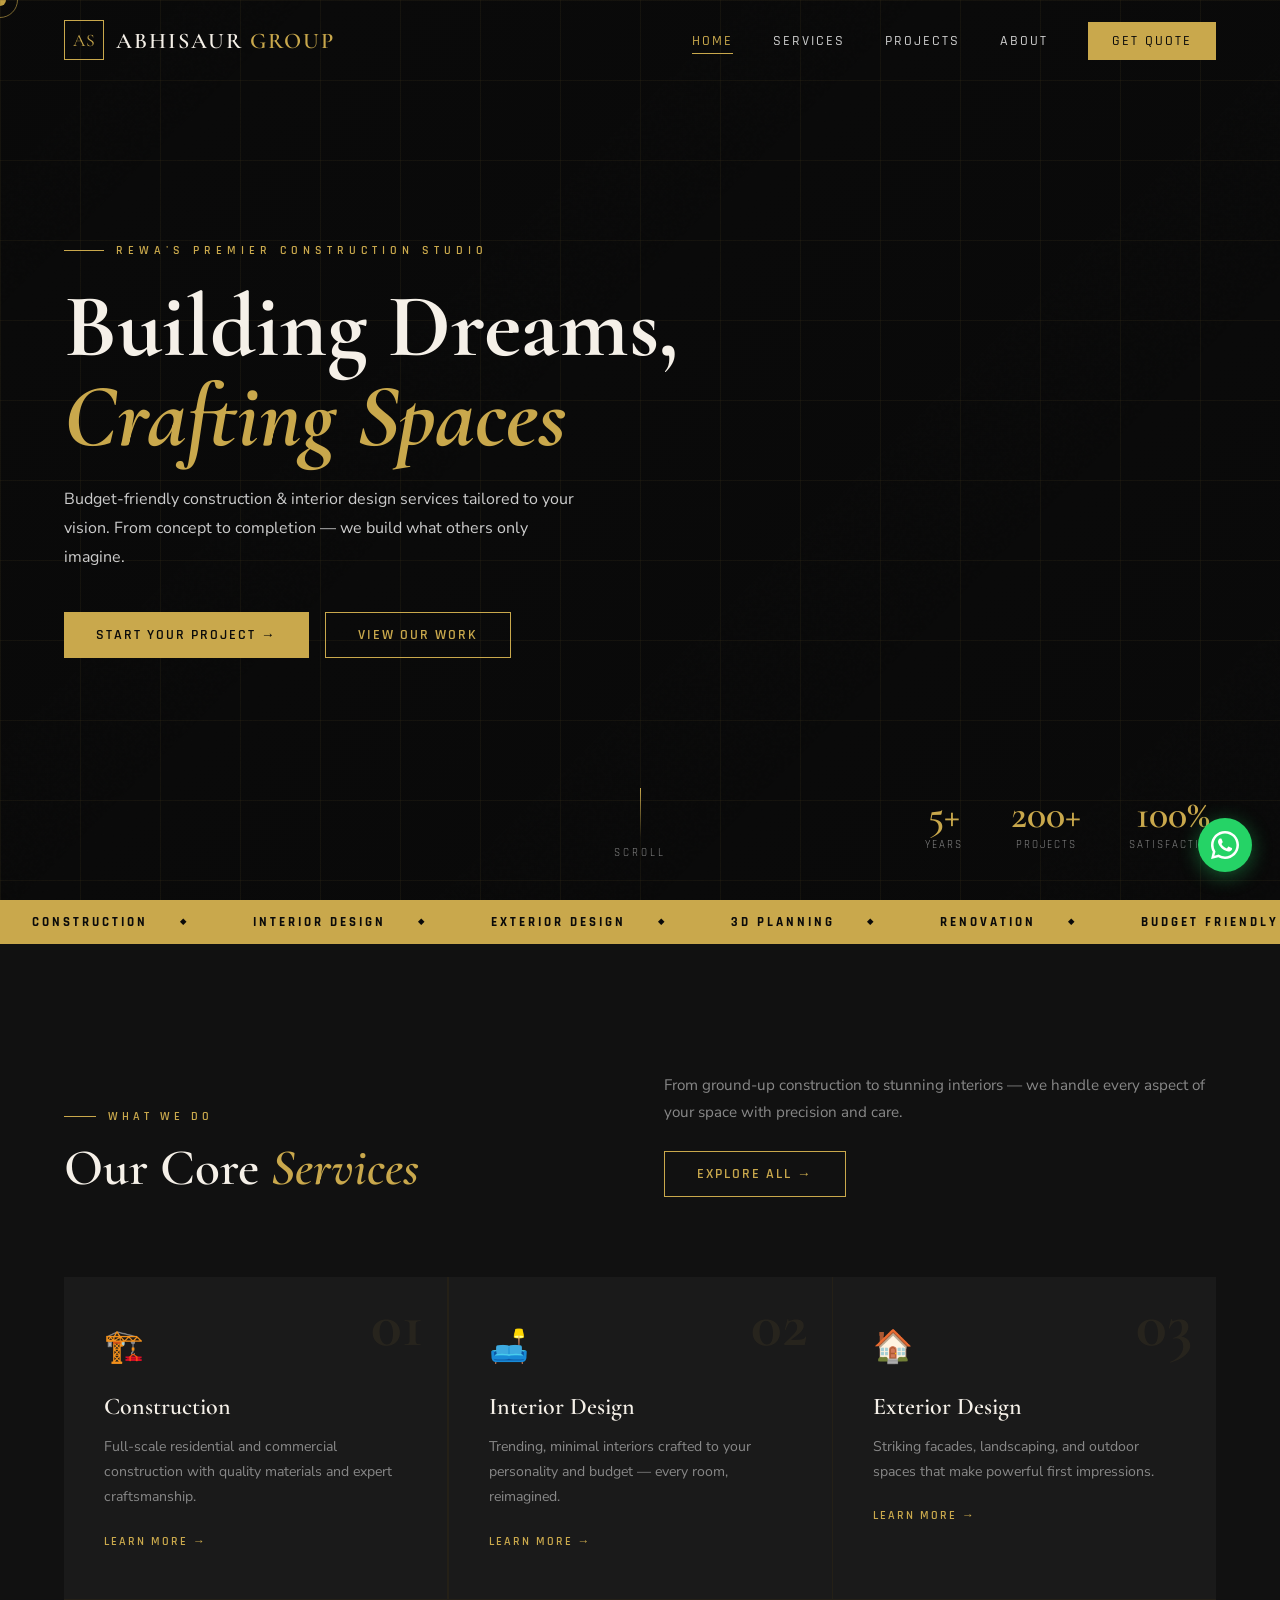
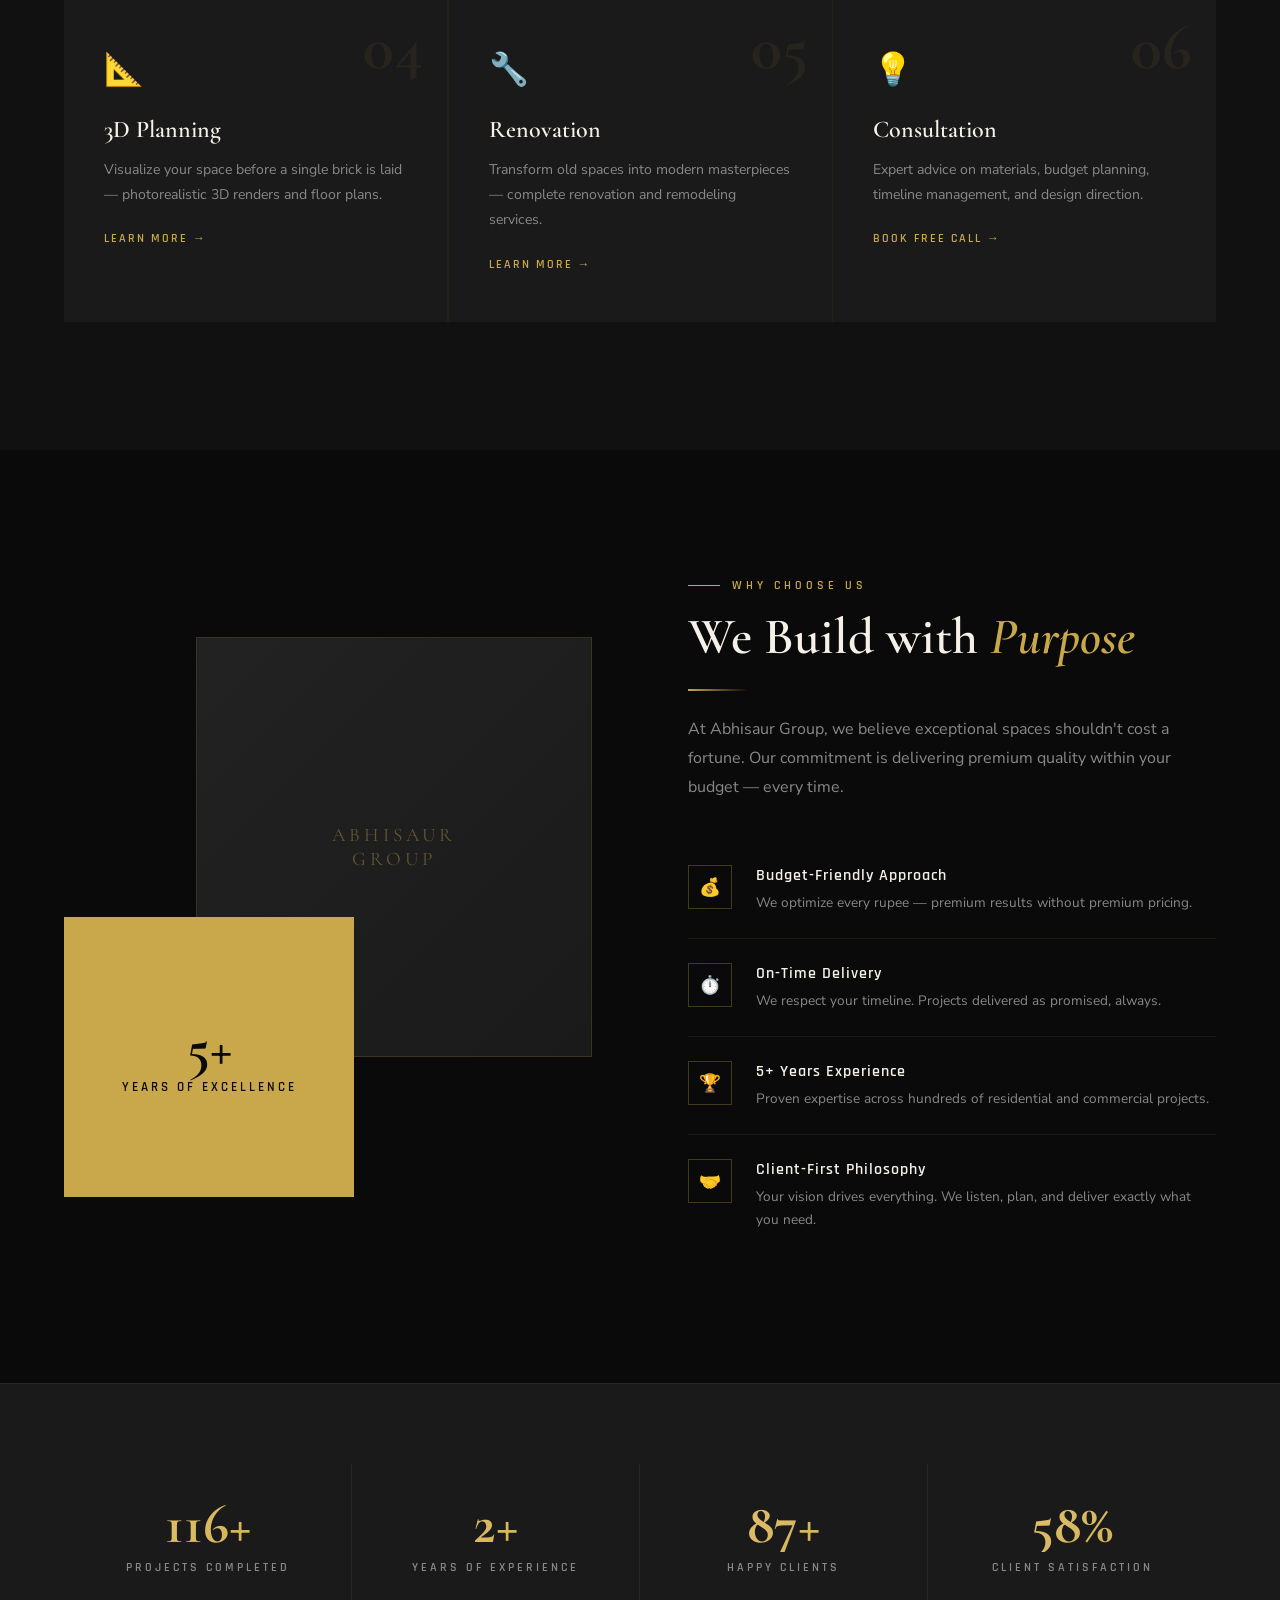
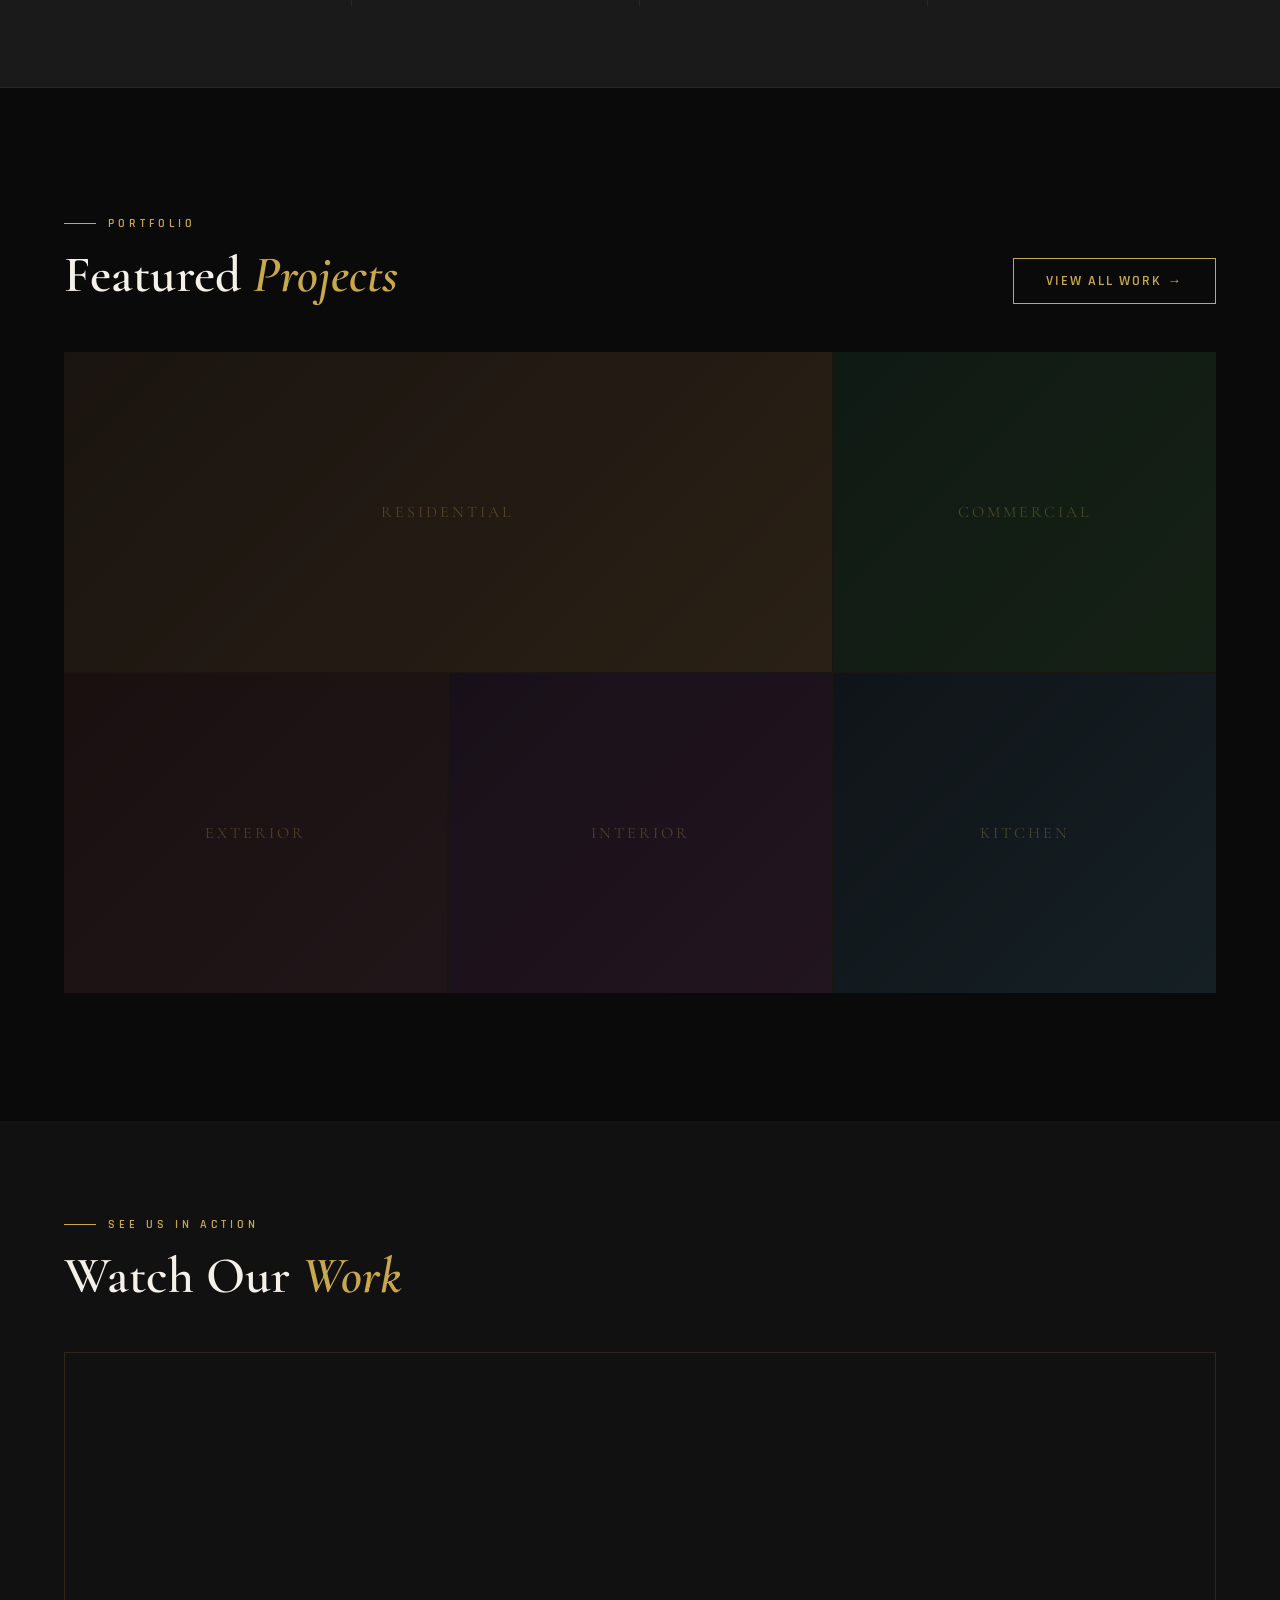
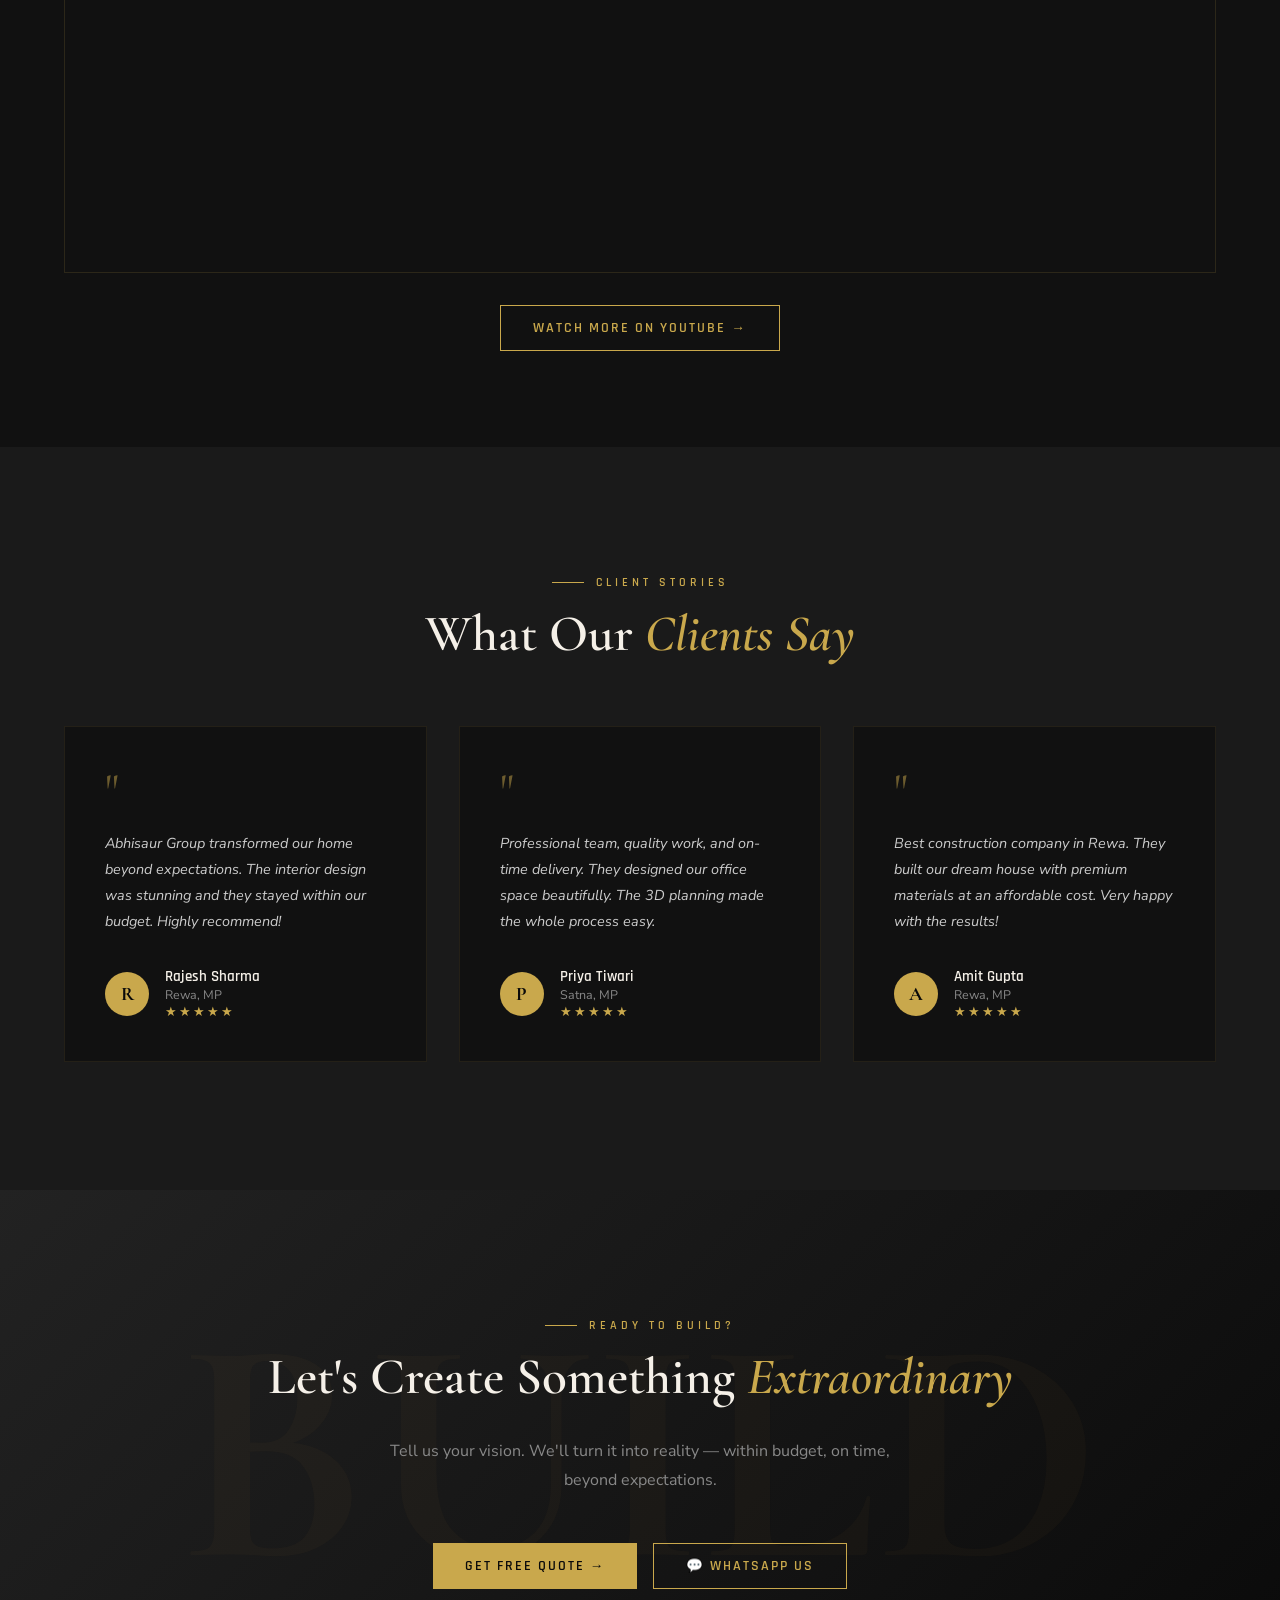
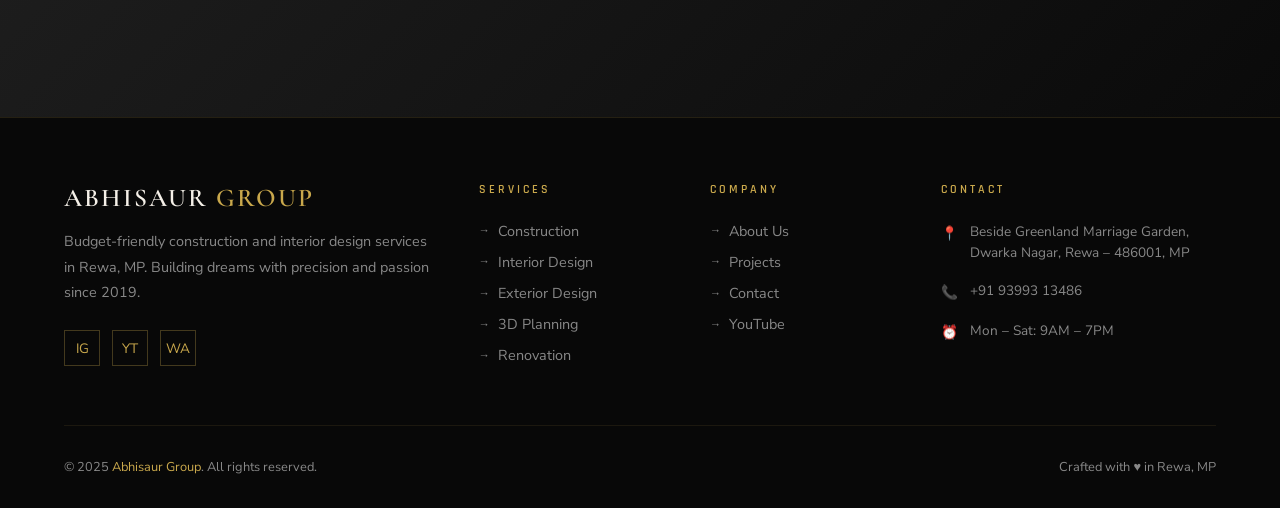
==== templates/index.html @ 3e4222fb "Abhisaur Group website" ====
<!DOCTYPE html>
<html lang="en">
<head>
<meta charset="UTF-8">
<meta name="viewport" content="width=device-width, initial-scale=1.0">
<title>Abhisaur Group — Construction & Interior Services</title>
<meta name="description" content="Budget-friendly, premium construction and interior design services in Rewa, MP. 5+ years of excellence.">
<link rel="stylesheet" href="/static/css/main.css">
<style>
/* ─── HERO ─── */
.hero {
  height: 100vh; min-height: 700px;
  position: relative; overflow: hidden;
  display: flex; align-items: center;
}
.hero-bg {
  position: absolute; inset: 0;
  background:
    linear-gradient(135deg, rgba(10,10,10,0.85) 0%, rgba(10,10,10,0.5) 100%),
    url('/static/images/hero-bg.jpg') center/cover no-repeat;
}
.hero-bg-pattern {
  position: absolute; inset: 0;
  background-image:
    linear-gradient(rgba(201,168,76,0.06) 1px, transparent 1px),
    linear-gradient(90deg, rgba(201,168,76,0.06) 1px, transparent 1px);
  background-size: 80px 80px;
  animation: gridMove 20s linear infinite;
}
@keyframes gridMove {
  0% { transform: translate(0,0); }
  100% { transform: translate(80px,80px); }
}
.hero-content {
  position: relative; z-index: 2;
  padding: 0 5%; max-width: 800px;
  animation: fadeUp 1.2s ease both;
}
.hero-tag {
  font-family: 'Rajdhani', sans-serif;
  font-size: 0.78rem; font-weight: 600;
  letter-spacing: 5px; text-transform: uppercase;
  color: var(--gold);
  display: flex; align-items: center; gap: 12px;
  margin-bottom: 1.5rem;
  animation: fadeUp 1s 0.2s ease both;
}
.hero-tag::before { content: ''; width: 40px; height: 1px; background: var(--gold); }
.hero-title {
  font-family: 'Cormorant Garamond', serif;
  font-size: clamp(3rem, 7vw, 6rem);
  font-weight: 700; line-height: 1.0;
  color: var(--white); margin-bottom: 1.5rem;
  animation: fadeUp 1s 0.4s ease both;
}
.hero-title em { color: var(--gold); font-style: italic; display: block; }
.hero-subtitle {
  font-size: 1rem; color: var(--gray-light);
  line-height: 1.8; max-width: 520px;
  margin-bottom: 2.5rem;
  animation: fadeUp 1s 0.6s ease both;
}
.hero-btns {
  display: flex; gap: 1rem; flex-wrap: wrap;
  animation: fadeUp 1s 0.8s ease both;
}
.hero-scroll {
  position: absolute; bottom: 2.5rem; left: 50%;
  transform: translateX(-50%);
  display: flex; flex-direction: column; align-items: center; gap: 8px;
  z-index: 2;
  animation: fadeIn 1s 1.5s ease both; opacity: 0;
}
.hero-scroll span {
  font-family: 'Rajdhani', sans-serif;
  font-size: 0.7rem; letter-spacing: 3px;
  color: var(--gray); text-transform: uppercase;
}
.scroll-line {
  width: 1px; height: 50px;
  background: linear-gradient(var(--gold), transparent);
  animation: scrollLine 2s ease infinite;
}
@keyframes scrollLine {
  0%, 100% { transform: scaleY(0); transform-origin: top; }
  50% { transform: scaleY(1); transform-origin: top; }
}
.hero-stats {
  position: absolute; right: 5%; bottom: 3rem; z-index: 2;
  display: flex; gap: 3rem;
  animation: fadeIn 1.2s 1s ease both; opacity: 0;
}
.hero-stat-item { text-align: center; }
.hero-stat-num {
  font-family: 'Cormorant Garamond', serif;
  font-size: 2.5rem; font-weight: 600; color: var(--gold);
  line-height: 1;
}
.hero-stat-label {
  font-family: 'Rajdhani', sans-serif;
  font-size: 0.7rem; letter-spacing: 2px;
  color: var(--gray); text-transform: uppercase; margin-top: 4px;
}

/* ─── MARQUEE ─── */
.marquee-section {
  background: var(--gold);
  padding: 14px 0; overflow: hidden;
}
.marquee-track {
  display: flex; gap: 0;
  animation: marqueeScroll 20s linear infinite;
  width: max-content;
}
.marquee-item {
  font-family: 'Rajdhani', sans-serif;
  font-size: 0.8rem; font-weight: 700;
  letter-spacing: 3px; text-transform: uppercase;
  color: var(--black); white-space: nowrap;
  padding: 0 2rem;
  display: flex; align-items: center; gap: 2rem;
}
.marquee-item::after { content: '◆'; font-size: 0.5rem; }
@keyframes marqueeScroll {
  0% { transform: translateX(0); }
  100% { transform: translateX(-50%); }
}

/* ─── SERVICES SECTION ─── */
.services-section {
  padding: 8rem 5%;
  background: var(--dark);
}
.services-header {
  display: grid; grid-template-columns: 1fr 1fr;
  gap: 3rem; align-items: end; margin-bottom: 5rem;
}
.services-grid {
  display: grid; grid-template-columns: repeat(3, 1fr);
  gap: 1.5px; background: rgba(201,168,76,0.1);
}
.service-card {
  background: var(--dark2);
  padding: 3rem 2.5rem;
  position: relative; overflow: hidden;
  transition: all 0.4s ease;
  cursor: pointer;
}
.service-card::before {
  content: ''; position: absolute;
  bottom: 0; left: 0; right: 0; height: 2px;
  background: linear-gradient(90deg, var(--gold), var(--gold-light));
  transform: scaleX(0); transform-origin: left;
  transition: transform 0.4s ease;
}
.service-card:hover { background: var(--dark3); transform: translateY(-4px); }
.service-card:hover::before { transform: scaleX(1); }
.service-icon {
  font-size: 2rem; margin-bottom: 1.5rem;
  display: block;
}
.service-num {
  font-family: 'Cormorant Garamond', serif;
  font-size: 4rem; font-weight: 700;
  color: rgba(201,168,76,0.08);
  position: absolute; top: 1rem; right: 1.5rem;
  line-height: 1;
}
.service-name {
  font-family: 'Cormorant Garamond', serif;
  font-size: 1.5rem; font-weight: 600;
  color: var(--white); margin-bottom: 0.8rem;
}
.service-desc {
  color: var(--gray); font-size: 0.88rem;
  line-height: 1.8;
}
.service-arrow {
  display: inline-flex; align-items: center; gap: 8px;
  font-family: 'Rajdhani', sans-serif;
  font-size: 0.75rem; font-weight: 600;
  letter-spacing: 2px; text-transform: uppercase;
  color: var(--gold); text-decoration: none;
  margin-top: 1.5rem;
  transition: gap 0.3s;
}
.service-arrow:hover { gap: 14px; }

/* ─── WHY US ─── */
.why-section {
  padding: 8rem 5%;
  display: grid; grid-template-columns: 1fr 1fr;
  gap: 6rem; align-items: center;
}
.why-visual {
  position: relative; height: 560px;
}
.why-img-main {
  position: absolute; right: 0; top: 0;
  width: 75%; height: 420px;
  background: linear-gradient(135deg, var(--dark3), var(--dark2));
  border: 1px solid rgba(201,168,76,0.15);
  display: flex; align-items: center; justify-content: center;
  overflow: hidden;
}
.why-img-main img {
  width: 100%; height: 100%; object-fit: cover; opacity: 0.8;
}
.why-img-accent {
  position: absolute; left: 0; bottom: 0;
  width: 55%; height: 280px;
  background: var(--gold);
  display: flex; align-items: center; justify-content: center;
  flex-direction: column; gap: 4px;
  z-index: 2;
}
.why-img-accent-num {
  font-family: 'Cormorant Garamond', serif;
  font-size: 3.5rem; font-weight: 700; color: var(--black);
  line-height: 1;
}
.why-img-accent-text {
  font-family: 'Rajdhani', sans-serif;
  font-size: 0.8rem; font-weight: 600;
  letter-spacing: 3px; text-transform: uppercase; color: var(--black);
}
.why-points { margin-top: 2.5rem; }
.why-point {
  display: flex; gap: 1.5rem;
  padding: 1.5rem 0;
  border-bottom: 1px solid rgba(201,168,76,0.1);
}
.why-point:last-child { border-bottom: none; }
.why-point-icon {
  width: 44px; height: 44px; flex-shrink: 0;
  border: 1px solid rgba(201,168,76,0.3);
  display: flex; align-items: center; justify-content: center;
  color: var(--gold); font-size: 1.1rem;
}
.why-point-title {
  font-family: 'Rajdhani', sans-serif;
  font-size: 1rem; font-weight: 600; color: var(--white);
  margin-bottom: 0.3rem; letter-spacing: 1px;
}
.why-point-text { color: var(--gray); font-size: 0.85rem; line-height: 1.7; }

/* ─── STATS BAR ─── */
.stats-section {
  padding: 5rem 5%;
  background: var(--dark2);
  border-top: 1px solid rgba(201,168,76,0.1);
  border-bottom: 1px solid rgba(201,168,76,0.1);
}
.stats-grid {
  display: grid; grid-template-columns: repeat(4, 1fr);
  gap: 0; text-align: center;
}
.stat-item {
  padding: 2rem;
  border-right: 1px solid rgba(201,168,76,0.1);
  position: relative;
}
.stat-item:last-child { border-right: none; }
.stat-num {
  font-family: 'Cormorant Garamond', serif;
  font-size: 3.5rem; font-weight: 700;
  background: linear-gradient(135deg, var(--gold-light), var(--gold));
  -webkit-background-clip: text; background-clip: text;
  -webkit-text-fill-color: transparent;
  line-height: 1; margin-bottom: 0.5rem;
}
.stat-label {
  font-family: 'Rajdhani', sans-serif;
  font-size: 0.75rem; font-weight: 600;
  letter-spacing: 3px; color: var(--gray);
  text-transform: uppercase;
}

/* ─── PROJECTS PREVIEW ─── */
.projects-section { padding: 8rem 5%; }
.projects-header {
  display: flex; justify-content: space-between; align-items: flex-end;
  margin-bottom: 3rem;
}
.projects-grid {
  display: grid;
  grid-template-columns: 1fr 1fr 1fr;
  grid-template-rows: auto auto;
  gap: 1.5px; background: rgba(201,168,76,0.08);
}
.project-card {
  position: relative; overflow: hidden;
  background: var(--dark2);
  cursor: pointer;
}
.project-card:first-child {
  grid-column: 1 / 3; grid-row: 1 / 2;
}
.project-img {
  width: 100%; height: 100%; min-height: 320px;
  background: linear-gradient(135deg, var(--dark3), var(--dark));
  object-fit: cover;
  transition: transform 0.6s ease;
  display: flex; align-items: center; justify-content: center;
}
.project-card:hover .project-img { transform: scale(1.05); }
.project-overlay {
  position: absolute; inset: 0;
  background: linear-gradient(to top, rgba(0,0,0,0.85) 0%, transparent 50%);
  display: flex; flex-direction: column;
  justify-content: flex-end; padding: 2rem;
  transform: translateY(20px); opacity: 0;
  transition: all 0.4s ease;
}
.project-card:hover .project-overlay { transform: translateY(0); opacity: 1; }
.project-tag {
  font-family: 'Rajdhani', sans-serif;
  font-size: 0.7rem; font-weight: 600;
  letter-spacing: 3px; text-transform: uppercase;
  color: var(--gold); margin-bottom: 0.5rem;
}
.project-name {
  font-family: 'Cormorant Garamond', serif;
  font-size: 1.4rem; color: var(--white); font-weight: 600;
}
.project-placeholder {
  width: 100%; min-height: 320px;
  display: flex; align-items: center; justify-content: center;
  font-family: 'Cormorant Garamond', serif;
  font-size: 3rem; color: rgba(201,168,76,0.15);
}

/* ─── VIDEO SECTION ─── */
.video-section {
  padding: 6rem 5%;
  background: var(--dark);
}
.video-wrapper {
  position: relative; padding-top: 45%;
  border: 1px solid rgba(201,168,76,0.15);
  overflow: hidden;
}
.video-wrapper iframe {
  position: absolute; top: 0; left: 0;
  width: 100%; height: 100%;
}

/* ─── TESTIMONIALS ─── */
.testimonials-section {
  padding: 8rem 5%;
  background: var(--dark2);
}
.testimonials-grid {
  display: grid; grid-template-columns: repeat(3, 1fr);
  gap: 2rem; margin-top: 4rem;
}
.testimonial-card {
  background: var(--dark);
  border: 1px solid rgba(201,168,76,0.1);
  padding: 2.5rem;
  position: relative;
  transition: border-color 0.3s;
}
.testimonial-card:hover { border-color: rgba(201,168,76,0.4); }
.testimonial-quote {
  font-family: 'Cormorant Garamond', serif;
  font-size: 3rem; color: var(--gold);
  line-height: 1; margin-bottom: 1rem; opacity: 0.5;
}
.testimonial-text {
  color: var(--gray-light); font-size: 0.9rem;
  line-height: 1.8; font-style: italic;
  margin-bottom: 2rem;
}
.testimonial-author { display: flex; align-items: center; gap: 1rem; }
.testimonial-avatar {
  width: 44px; height: 44px; border-radius: 50%;
  background: var(--gold);
  display: flex; align-items: center; justify-content: center;
  font-family: 'Cormorant Garamond', serif;
  font-size: 1.2rem; font-weight: 700; color: var(--black);
}
.testimonial-name {
  font-family: 'Rajdhani', sans-serif;
  font-weight: 600; color: var(--white); font-size: 0.95rem;
}
.testimonial-loc {
  font-size: 0.78rem; color: var(--gray);
}
.stars { color: var(--gold); font-size: 0.8rem; letter-spacing: 2px; }

/* ─── CTA SECTION ─── */
.cta-section {
  padding: 8rem 5%;
  background: linear-gradient(135deg, var(--dark3) 0%, var(--black) 100%);
  text-align: center; position: relative; overflow: hidden;
}
.cta-section::before {
  content: 'BUILD';
  position: absolute; top: 50%; left: 50%;
  transform: translate(-50%,-50%);
  font-family: 'Cormorant Garamond', serif;
  font-size: 25vw; font-weight: 700;
  color: rgba(201,168,76,0.03);
  pointer-events: none; white-space: nowrap;
}
.cta-section .section-title { margin: 1rem 0 2rem; }
.cta-subtitle {
  color: var(--gray); max-width: 500px;
  margin: 0 auto 3rem; line-height: 1.8;
}
.cta-btns { display: flex; gap: 1rem; justify-content: center; flex-wrap: wrap; }

@media (max-width: 768px) {
  .services-grid { grid-template-columns: 1fr; }
  .services-header { grid-template-columns: 1fr; }
  .why-section { grid-template-columns: 1fr; }
  .why-visual { height: 350px; }
  .stats-grid { grid-template-columns: repeat(2, 1fr); }
  .projects-grid { grid-template-columns: 1fr; }
  .projects-grid .project-card:first-child { grid-column: auto; }
  .testimonials-grid { grid-template-columns: 1fr; }
  .projects-header { flex-direction: column; gap: 1rem; align-items: flex-start; }
  .hero-stats { display: none; }
}
</style>
</head>
<body>

<div class="cursor"></div>
<div class="cursor-follower"></div>

<!-- NAV -->
<nav>
  <a href="/" class="nav-logo">
    <div class="nav-logo-emblem">AS</div>
    <span class="nav-logo-text">ABHISAUR <span>GROUP</span></span>
  </a>
  <ul class="nav-links">
    <li><a href="/" class="active">Home</a></li>
    <li><a href="/services">Services</a></li>
    <li><a href="/projects">Projects</a></li>
    <li><a href="/about">About</a></li>
    <li><a href="/contact" class="nav-cta">Get Quote</a></li>
  </ul>
  <div class="hamburger">
    <span></span><span></span><span></span>
  </div>
</nav>

<!-- MOBILE MENU -->
<div class="mobile-menu">
  <span class="mobile-close">✕</span>
  <a href="/">Home</a>
  <a href="/services">Services</a>
  <a href="/projects">Projects</a>
  <a href="/about">About</a>
  <a href="/contact">Get Quote</a>
</div>

<!-- HERO -->
<section class="hero">
  <div class="hero-bg"></div>
  <div class="hero-bg-pattern"></div>
  <div class="hero-content">
    <div class="hero-tag">Rewa's Premier Construction Studio</div>
    <h1 class="hero-title">
      Building Dreams,
      <em>Crafting Spaces</em>
    </h1>
    <p class="hero-subtitle">
      Budget-friendly construction & interior design services tailored to your vision. From concept to completion — we build what others only imagine.
    </p>
    <div class="hero-btns">
      <a href="/contact" class="btn-gold">Start Your Project →</a>
      <a href="/projects" class="btn-outline">View Our Work</a>
    </div>
  </div>
  <div class="hero-scroll">
    <div class="scroll-line"></div>
    <span>Scroll</span>
  </div>
  <div class="hero-stats">
    <div class="hero-stat-item">
      <div class="hero-stat-num">5+</div>
      <div class="hero-stat-label">Years</div>
    </div>
    <div class="hero-stat-item">
      <div class="hero-stat-num">200+</div>
      <div class="hero-stat-label">Projects</div>
    </div>
    <div class="hero-stat-item">
      <div class="hero-stat-num">100%</div>
      <div class="hero-stat-label">Satisfaction</div>
    </div>
  </div>
</section>

<!-- MARQUEE -->
<div class="marquee-section">
  <div class="marquee-track">
    <div class="marquee-item">Construction</div>
    <div class="marquee-item">Interior Design</div>
    <div class="marquee-item">Exterior Design</div>
    <div class="marquee-item">3D Planning</div>
    <div class="marquee-item">Renovation</div>
    <div class="marquee-item">Budget Friendly</div>
    <div class="marquee-item">Construction</div>
    <div class="marquee-item">Interior Design</div>
    <div class="marquee-item">Exterior Design</div>
    <div class="marquee-item">3D Planning</div>
    <div class="marquee-item">Renovation</div>
    <div class="marquee-item">Budget Friendly</div>
  </div>
</div>

<!-- SERVICES -->
<section class="services-section">
  <div class="services-header">
    <div>
      <div class="section-tag reveal">What We Do</div>
      <h2 class="section-title reveal">Our Core <span>Services</span></h2>
    </div>
    <div class="reveal">
      <p style="color:var(--gray);line-height:1.8;font-size:0.95rem;">From ground-up construction to stunning interiors — we handle every aspect of your space with precision and care.</p>
      <a href="/services" class="btn-outline" style="margin-top:1.5rem;display:inline-flex;">Explore All →</a>
    </div>
  </div>
  <div class="services-grid">
    <div class="service-card reveal">
      <span class="service-icon">🏗️</span>
      <span class="service-num">01</span>
      <h3 class="service-name">Construction</h3>
      <p class="service-desc">Full-scale residential and commercial construction with quality materials and expert craftsmanship.</p>
      <a href="/services#construction" class="service-arrow">Learn More →</a>
    </div>
    <div class="service-card reveal" style="transition-delay:0.1s">
      <span class="service-icon">🛋️</span>
      <span class="service-num">02</span>
      <h3 class="service-name">Interior Design</h3>
      <p class="service-desc">Trending, minimal interiors crafted to your personality and budget — every room, reimagined.</p>
      <a href="/services#interior" class="service-arrow">Learn More →</a>
    </div>
    <div class="service-card reveal" style="transition-delay:0.2s">
      <span class="service-icon">🏠</span>
      <span class="service-num">03</span>
      <h3 class="service-name">Exterior Design</h3>
      <p class="service-desc">Striking facades, landscaping, and outdoor spaces that make powerful first impressions.</p>
      <a href="/services#exterior" class="service-arrow">Learn More →</a>
    </div>
    <div class="service-card reveal" style="transition-delay:0.1s">
      <span class="service-icon">📐</span>
      <span class="service-num">04</span>
      <h3 class="service-name">3D Planning</h3>
      <p class="service-desc">Visualize your space before a single brick is laid — photorealistic 3D renders and floor plans.</p>
      <a href="/services#planning" class="service-arrow">Learn More →</a>
    </div>
    <div class="service-card reveal" style="transition-delay:0.2s">
      <span class="service-icon">🔧</span>
      <span class="service-num">05</span>
      <h3 class="service-name">Renovation</h3>
      <p class="service-desc">Transform old spaces into modern masterpieces — complete renovation and remodeling services.</p>
      <a href="/services#renovation" class="service-arrow">Learn More →</a>
    </div>
    <div class="service-card reveal" style="transition-delay:0.3s">
      <span class="service-icon">💡</span>
      <span class="service-num">06</span>
      <h3 class="service-name">Consultation</h3>
      <p class="service-desc">Expert advice on materials, budget planning, timeline management, and design direction.</p>
      <a href="/contact" class="service-arrow">Book Free Call →</a>
    </div>
  </div>
</section>

<!-- WHY US -->
<section class="why-section">
  <div class="why-visual reveal-left">
    <div class="why-img-main">
      <div style="font-family:'Cormorant Garamond',serif;font-size:1.2rem;color:rgba(201,168,76,0.4);letter-spacing:4px;text-align:center;">ABHISAUR<br>GROUP</div>
    </div>
    <div class="why-img-accent">
      <div class="why-img-accent-num">5+</div>
      <div class="why-img-accent-text">Years of Excellence</div>
    </div>
  </div>
  <div class="reveal-right">
    <div class="section-tag">Why Choose Us</div>
    <h2 class="section-title">We Build with <span>Purpose</span></h2>
    <div class="gold-line"></div>
    <p style="color:var(--gray);line-height:1.8;margin-bottom:1rem;">
      At Abhisaur Group, we believe exceptional spaces shouldn't cost a fortune. Our commitment is delivering premium quality within your budget — every time.
    </p>
    <div class="why-points">
      <div class="why-point">
        <div class="why-point-icon">💰</div>
        <div>
          <div class="why-point-title">Budget-Friendly Approach</div>
          <div class="why-point-text">We optimize every rupee — premium results without premium pricing.</div>
        </div>
      </div>
      <div class="why-point">
        <div class="why-point-icon">⏱️</div>
        <div>
          <div class="why-point-title">On-Time Delivery</div>
          <div class="why-point-text">We respect your timeline. Projects delivered as promised, always.</div>
        </div>
      </div>
      <div class="why-point">
        <div class="why-point-icon">🏆</div>
        <div>
          <div class="why-point-title">5+ Years Experience</div>
          <div class="why-point-text">Proven expertise across hundreds of residential and commercial projects.</div>
        </div>
      </div>
      <div class="why-point">
        <div class="why-point-icon">🤝</div>
        <div>
          <div class="why-point-title">Client-First Philosophy</div>
          <div class="why-point-text">Your vision drives everything. We listen, plan, and deliver exactly what you need.</div>
        </div>
      </div>
    </div>
  </div>
</section>

<!-- STATS -->
<section class="stats-section">
  <div class="stats-grid">
    <div class="stat-item reveal">
      <div class="stat-num"><span class="counter" data-target="200" data-suffix="+">0+</span></div>
      <div class="stat-label">Projects Completed</div>
    </div>
    <div class="stat-item reveal" style="transition-delay:0.1s">
      <div class="stat-num"><span class="counter" data-target="5" data-suffix="+">0+</span></div>
      <div class="stat-label">Years of Experience</div>
    </div>
    <div class="stat-item reveal" style="transition-delay:0.2s">
      <div class="stat-num"><span class="counter" data-target="150" data-suffix="+">0+</span></div>
      <div class="stat-label">Happy Clients</div>
    </div>
    <div class="stat-item reveal" style="transition-delay:0.3s">
      <div class="stat-num"><span class="counter" data-target="100" data-suffix="%">0%</span></div>
      <div class="stat-label">Client Satisfaction</div>
    </div>
  </div>
</section>

<!-- PROJECTS PREVIEW -->
<section class="projects-section">
  <div class="projects-header reveal">
    <div>
      <div class="section-tag">Portfolio</div>
      <h2 class="section-title">Featured <span>Projects</span></h2>
    </div>
    <a href="/projects" class="btn-outline">View All Work →</a>
  </div>
  <div class="projects-grid">
    <div class="project-card reveal">
      <div class="project-img" style="background:linear-gradient(135deg,#1a1410,#2a2015);">
        <span style="font-family:'Cormorant Garamond',serif;font-size:1rem;color:rgba(201,168,76,0.3);letter-spacing:3px;">RESIDENTIAL</span>
      </div>
      <div class="project-overlay">
        <div class="project-tag">Residential · Interior</div>
        <div class="project-name">Modern Villa Interior, Rewa</div>
      </div>
    </div>
    <div class="project-card reveal" style="transition-delay:0.1s">
      <div class="project-img" style="background:linear-gradient(135deg,#101a14,#152015);">
        <span style="font-family:'Cormorant Garamond',serif;font-size:1rem;color:rgba(201,168,76,0.3);letter-spacing:3px;">COMMERCIAL</span>
      </div>
      <div class="project-overlay">
        <div class="project-tag">Commercial · Construction</div>
        <div class="project-name">Office Space Renovation</div>
      </div>
    </div>
    <div class="project-card reveal" style="transition-delay:0.2s">
      <div class="project-img" style="background:linear-gradient(135deg,#1a1010,#201518);">
        <span style="font-family:'Cormorant Garamond',serif;font-size:1rem;color:rgba(201,168,76,0.3);letter-spacing:3px;">EXTERIOR</span>
      </div>
      <div class="project-overlay">
        <div class="project-tag">Exterior · 3D Planning</div>
        <div class="project-name">Premium Home Exterior</div>
      </div>
    </div>
    <div class="project-card reveal" style="transition-delay:0.1s">
      <div class="project-img" style="background:linear-gradient(135deg,#181018,#221520);min-height:260px;">
        <span style="font-family:'Cormorant Garamond',serif;font-size:1rem;color:rgba(201,168,76,0.3);letter-spacing:3px;">INTERIOR</span>
      </div>
      <div class="project-overlay">
        <div class="project-tag">Interior · Luxury</div>
        <div class="project-name">Luxury Living Room Design</div>
      </div>
    </div>
    <div class="project-card reveal" style="transition-delay:0.2s">
      <div class="project-img" style="background:linear-gradient(135deg,#101418,#152025);min-height:260px;">
        <span style="font-family:'Cormorant Garamond',serif;font-size:1rem;color:rgba(201,168,76,0.3);letter-spacing:3px;">KITCHEN</span>
      </div>
      <div class="project-overlay">
        <div class="project-tag">Kitchen · Modular</div>
        <div class="project-name">Modular Kitchen Build</div>
      </div>
    </div>
  </div>
</section>

<!-- VIDEO -->
<section class="video-section">
  <div class="reveal" style="margin-bottom:3rem;">
    <div class="section-tag">See Us in Action</div>
    <h2 class="section-title">Watch Our <span>Work</span></h2>
  </div>
  <div class="video-wrapper reveal">
    <iframe
      src="https://www.youtube.com/embed/42W3zhNGAZI"
      title="Abhisaur Group - Construction & Interior"
      frameborder="0"
      allow="accelerometer; autoplay; clipboard-write; encrypted-media; gyroscope; picture-in-picture"
      allowfullscreen>
    </iframe>
  </div>
  <div style="text-align:center;margin-top:2rem;">
    <a href="https://www.youtube.com/@AbhisaurGroup" target="_blank" class="btn-outline reveal">
      Watch More on YouTube →
    </a>
  </div>
</section>

<!-- TESTIMONIALS -->
<section class="testimonials-section">
  <div style="text-align:center;" class="reveal">
    <div class="section-tag" style="justify-content:center;">Client Stories</div>
    <h2 class="section-title">What Our <span>Clients Say</span></h2>
  </div>
  <div class="testimonials-grid">
    <div class="testimonial-card reveal">
      <div class="testimonial-quote">"</div>
      <p class="testimonial-text">Abhisaur Group transformed our home beyond expectations. The interior design was stunning and they stayed within our budget. Highly recommend!</p>
      <div class="testimonial-author">
        <div class="testimonial-avatar">R</div>
        <div>
          <div class="testimonial-name">Rajesh Sharma</div>
          <div class="testimonial-loc">Rewa, MP</div>
          <div class="stars">★★★★★</div>
        </div>
      </div>
    </div>
    <div class="testimonial-card reveal" style="transition-delay:0.1s">
      <div class="testimonial-quote">"</div>
      <p class="testimonial-text">Professional team, quality work, and on-time delivery. They designed our office space beautifully. The 3D planning made the whole process easy.</p>
      <div class="testimonial-author">
        <div class="testimonial-avatar">P</div>
        <div>
          <div class="testimonial-name">Priya Tiwari</div>
          <div class="testimonial-loc">Satna, MP</div>
          <div class="stars">★★★★★</div>
        </div>
      </div>
    </div>
    <div class="testimonial-card reveal" style="transition-delay:0.2s">
      <div class="testimonial-quote">"</div>
      <p class="testimonial-text">Best construction company in Rewa. They built our dream house with premium materials at an affordable cost. Very happy with the results!</p>
      <div class="testimonial-author">
        <div class="testimonial-avatar">A</div>
        <div>
          <div class="testimonial-name">Amit Gupta</div>
          <div class="testimonial-loc">Rewa, MP</div>
          <div class="stars">★★★★★</div>
        </div>
      </div>
    </div>
  </div>
</section>

<!-- CTA -->
<section class="cta-section">
  <div class="section-tag reveal" style="justify-content:center;">Ready to Build?</div>
  <h2 class="section-title reveal">Let's Create Something <span>Extraordinary</span></h2>
  <p class="cta-subtitle reveal">Tell us your vision. We'll turn it into reality — within budget, on time, beyond expectations.</p>
  <div class="cta-btns reveal">
    <a href="/contact" class="btn-gold">Get Free Quote →</a>
    <a href="https://wa.me/919399313486" target="_blank" class="btn-outline">💬 WhatsApp Us</a>
  </div>
</section>

<!-- FOOTER -->
<footer>
  <div class="footer-grid">
    <div>
      <div class="footer-brand-name">ABHISAUR <span>GROUP</span></div>
      <p class="footer-desc">Budget-friendly construction and interior design services in Rewa, MP. Building dreams with precision and passion since 2019.</p>
      <div class="footer-social">
        <a href="https://www.instagram.com/abhisaurgroup/" target="_blank">IG</a>
        <a href="https://www.youtube.com/@AbhisaurGroup" target="_blank">YT</a>
        <a href="https://wa.me/919399313486" target="_blank">WA</a>
      </div>
    </div>
    <div>
      <div class="footer-heading">Services</div>
      <ul class="footer-links">
        <li><a href="/services#construction">Construction</a></li>
        <li><a href="/services#interior">Interior Design</a></li>
        <li><a href="/services#exterior">Exterior Design</a></li>
        <li><a href="/services#planning">3D Planning</a></li>
        <li><a href="/services#renovation">Renovation</a></li>
      </ul>
    </div>
    <div>
      <div class="footer-heading">Company</div>
      <ul class="footer-links">
        <li><a href="/about">About Us</a></li>
        <li><a href="/projects">Projects</a></li>
        <li><a href="/contact">Contact</a></li>
        <li><a href="https://www.youtube.com/@AbhisaurGroup" target="_blank">YouTube</a></li>
      </ul>
    </div>
    <div>
      <div class="footer-heading">Contact</div>
      <div class="footer-contact-item">
        <span class="footer-contact-icon">📍</span>
        <span>Beside Greenland Marriage Garden, Dwarka Nagar, Rewa – 486001, MP</span>
      </div>
      <div class="footer-contact-item">
        <span class="footer-contact-icon">📞</span>
        <span><a href="tel:+919399313486" style="color:var(--gray);text-decoration:none;">+91 93993 13486</a></span>
      </div>
      <div class="footer-contact-item">
        <span class="footer-contact-icon">⏰</span>
        <span>Mon – Sat: 9AM – 7PM</span>
      </div>
    </div>
  </div>
  <div class="footer-bottom">
    <div class="footer-copy">© 2025 <span>Abhisaur Group</span>. All rights reserved.</div>
    <div class="footer-copy">Crafted with ♥ in Rewa, MP</div>
  </div>
</footer>

<!-- WhatsApp Float -->
<a href="https://wa.me/919399313486" class="whatsapp-float" target="_blank">
  <svg viewBox="0 0 24 24" xmlns="http://www.w3.org/2000/svg">
    <path d="M17.472 14.382c-.297-.149-1.758-.867-2.03-.967-.273-.099-.471-.148-.67.15-.197.297-.767.966-.94 1.164-.173.199-.347.223-.644.075-.297-.15-1.255-.463-2.39-1.475-.883-.788-1.48-1.761-1.653-2.059-.173-.297-.018-.458.13-.606.134-.133.298-.347.446-.52.149-.174.198-.298.298-.497.099-.198.05-.371-.025-.52-.075-.149-.669-1.612-.916-2.207-.242-.579-.487-.5-.669-.51-.173-.008-.371-.01-.57-.01-.198 0-.52.074-.792.372-.272.297-1.04 1.016-1.04 2.479 0 1.462 1.065 2.875 1.213 3.074.149.198 2.096 3.2 5.077 4.487.709.306 1.262.489 1.694.625.712.227 1.36.195 1.871.118.571-.085 1.758-.719 2.006-1.413.248-.694.248-1.289.173-1.413-.074-.124-.272-.198-.57-.347z"/>
    <path d="M12 0C5.373 0 0 5.373 0 12c0 2.139.563 4.148 1.546 5.887L.057 23.943l6.212-1.458A11.95 11.95 0 0012 24c6.627 0 12-5.373 12-12S18.627 0 12 0zm0 21.818a9.793 9.793 0 01-5.034-1.388l-.361-.214-3.741.979 1.001-3.651-.235-.374A9.793 9.793 0 012.182 12c0-5.413 4.405-9.818 9.818-9.818 5.413 0 9.818 4.405 9.818 9.818 0 5.413-4.405 9.818-9.818 9.818z"/>
  </svg>
</a>

<script src="/static/js/main.js"></script>
</body>
</html>
---- static/css/main.css ----
@import url('https://fonts.googleapis.com/css2?family=Cormorant+Garamond:ital,wght@0,300;0,400;0,600;0,700;1,300;1,400&family=Rajdhani:wght@300;400;500;600;700&family=Nunito+Sans:wght@300;400;600&display=swap');

:root {
  --gold: #C9A84C;
  --gold-light: #E8C97A;
  --gold-dark: #8B6914;
  --black: #0A0A0A;
  --dark: #111111;
  --dark2: #1A1A1A;
  --dark3: #222222;
  --gray: #888888;
  --gray-light: #CCCCCC;
  --white: #F5F0E8;
  --accent: #D4A853;
}

*, *::before, *::after { margin: 0; padding: 0; box-sizing: border-box; }

html { scroll-behavior: smooth; }

body {
  font-family: 'Nunito Sans', sans-serif;
  background: var(--black);
  color: var(--white);
  overflow-x: hidden;
  cursor: none;
}

/* Custom cursor */
.cursor {
  width: 12px; height: 12px;
  background: var(--gold);
  border-radius: 50%;
  position: fixed; top: 0; left: 0;
  pointer-events: none; z-index: 99999;
  transform: translate(-50%, -50%);
  transition: transform 0.1s ease, width 0.3s, height 0.3s, background 0.3s;
  mix-blend-mode: difference;
}
.cursor-follower {
  width: 36px; height: 36px;
  border: 1px solid var(--gold);
  border-radius: 50%;
  position: fixed; top: 0; left: 0;
  pointer-events: none; z-index: 99998;
  transform: translate(-50%, -50%);
  transition: transform 0.15s ease, width 0.3s, height 0.3s;
  opacity: 0.6;
}
body:hover .cursor { opacity: 1; }

/* Scrollbar */
::-webkit-scrollbar { width: 4px; }
::-webkit-scrollbar-track { background: var(--dark); }
::-webkit-scrollbar-thumb { background: var(--gold-dark); }

/* ─── NAVBAR ─── */
nav {
  position: fixed; top: 0; left: 0; right: 0; z-index: 1000;
  padding: 0 5%;
  display: flex; align-items: center; justify-content: space-between;
  height: 80px;
  transition: all 0.4s ease;
}
nav.scrolled {
  background: rgba(10,10,10,0.95);
  backdrop-filter: blur(20px);
  border-bottom: 1px solid rgba(201,168,76,0.2);
  height: 64px;
}
.nav-logo {
  display: flex; align-items: center; gap: 12px;
  text-decoration: none;
}
.nav-logo-text {
  font-family: 'Cormorant Garamond', serif;
  font-size: 1.4rem; font-weight: 600;
  color: var(--white); letter-spacing: 2px;
}
.nav-logo-text span { color: var(--gold); }
.nav-logo-emblem {
  width: 40px; height: 40px;
  border: 1px solid var(--gold);
  display: flex; align-items: center; justify-content: center;
  font-family: 'Cormorant Garamond', serif;
  font-size: 1.1rem; color: var(--gold);
  letter-spacing: 1px;
}
.nav-links {
  display: flex; align-items: center; gap: 2.5rem;
  list-style: none;
}
.nav-links a {
  font-family: 'Rajdhani', sans-serif;
  font-size: 0.85rem; font-weight: 500;
  color: var(--gray-light); text-decoration: none;
  letter-spacing: 2px; text-transform: uppercase;
  position: relative; padding-bottom: 4px;
  transition: color 0.3s;
}
.nav-links a::after {
  content: ''; position: absolute; bottom: 0; left: 0;
  width: 0; height: 1px; background: var(--gold);
  transition: width 0.3s ease;
}
.nav-links a:hover, .nav-links a.active { color: var(--gold); }
.nav-links a:hover::after, .nav-links a.active::after { width: 100%; }
.nav-cta {
  font-family: 'Rajdhani', sans-serif;
  font-size: 0.8rem; font-weight: 600;
  letter-spacing: 2px; text-transform: uppercase;
  color: var(--black) !important;
  background: var(--gold);
  padding: 10px 24px !important;
  transition: background 0.3s, transform 0.2s !important;
}
.nav-cta::after { display: none !important; }
.nav-cta:hover { background: var(--gold-light) !important; transform: translateY(-1px); }

.hamburger {
  display: none; flex-direction: column; gap: 5px;
  cursor: pointer; padding: 5px;
}
.hamburger span {
  width: 24px; height: 1.5px; background: var(--gold);
  transition: all 0.3s;
}
.mobile-menu {
  display: none; position: fixed;
  top: 0; left: 0; right: 0; bottom: 0;
  background: var(--black);
  z-index: 999; flex-direction: column;
  align-items: center; justify-content: center; gap: 2rem;
}
.mobile-menu.open { display: flex; }
.mobile-menu a {
  font-family: 'Cormorant Garamond', serif;
  font-size: 2.5rem; color: var(--white);
  text-decoration: none; transition: color 0.3s;
}
.mobile-menu a:hover { color: var(--gold); }
.mobile-close {
  position: absolute; top: 24px; right: 5%;
  font-size: 2rem; color: var(--gold); cursor: pointer;
}

/* ─── SECTION BASICS ─── */
section { position: relative; }

.section-tag {
  font-family: 'Rajdhani', sans-serif;
  font-size: 0.75rem; font-weight: 600;
  letter-spacing: 4px; text-transform: uppercase;
  color: var(--gold); margin-bottom: 1rem;
  display: flex; align-items: center; gap: 12px;
}
.section-tag::before {
  content: ''; width: 32px; height: 1px; background: var(--gold);
}

.section-title {
  font-family: 'Cormorant Garamond', serif;
  font-size: clamp(2.2rem, 4vw, 3.5rem);
  font-weight: 600; line-height: 1.1;
  color: var(--white);
}
.section-title span { color: var(--gold); font-style: italic; }

.gold-line {
  width: 60px; height: 2px;
  background: linear-gradient(90deg, var(--gold), transparent);
  margin: 1.5rem 0;
}

/* ─── BUTTONS ─── */
.btn-gold {
  display: inline-flex; align-items: center; gap: 10px;
  font-family: 'Rajdhani', sans-serif;
  font-size: 0.85rem; font-weight: 600;
  letter-spacing: 2px; text-transform: uppercase;
  color: var(--black); background: var(--gold);
  padding: 14px 32px; text-decoration: none;
  border: none; cursor: pointer;
  transition: all 0.3s ease; position: relative;
  overflow: hidden;
}
.btn-gold::before {
  content: ''; position: absolute;
  top: 0; left: -100%; width: 100%; height: 100%;
  background: linear-gradient(90deg, transparent, rgba(255,255,255,0.2), transparent);
  transition: left 0.5s;
}
.btn-gold:hover::before { left: 100%; }
.btn-gold:hover { background: var(--gold-light); transform: translateY(-2px); }

.btn-outline {
  display: inline-flex; align-items: center; gap: 10px;
  font-family: 'Rajdhani', sans-serif;
  font-size: 0.85rem; font-weight: 600;
  letter-spacing: 2px; text-transform: uppercase;
  color: var(--gold); background: transparent;
  padding: 13px 32px; text-decoration: none;
  border: 1px solid var(--gold); cursor: pointer;
  transition: all 0.3s ease;
}
.btn-outline:hover { background: var(--gold); color: var(--black); }

/* ─── FOOTER ─── */
footer {
  background: #080808;
  border-top: 1px solid rgba(201,168,76,0.15);
  padding: 4rem 5% 2rem;
}
.footer-grid {
  display: grid; grid-template-columns: 2fr 1fr 1fr 1.5fr;
  gap: 3rem; margin-bottom: 3rem;
}
.footer-brand-name {
  font-family: 'Cormorant Garamond', serif;
  font-size: 1.6rem; font-weight: 600;
  color: var(--white); letter-spacing: 2px; margin-bottom: 1rem;
}
.footer-brand-name span { color: var(--gold); }
.footer-desc {
  color: var(--gray); font-size: 0.9rem; line-height: 1.8;
  margin-bottom: 1.5rem;
}
.footer-social { display: flex; gap: 12px; }
.footer-social a {
  width: 36px; height: 36px;
  border: 1px solid rgba(201,168,76,0.3);
  display: flex; align-items: center; justify-content: center;
  color: var(--gold); text-decoration: none; font-size: 0.85rem;
  transition: all 0.3s;
}
.footer-social a:hover { background: var(--gold); color: var(--black); }
.footer-heading {
  font-family: 'Rajdhani', sans-serif;
  font-size: 0.75rem; font-weight: 600;
  letter-spacing: 3px; text-transform: uppercase;
  color: var(--gold); margin-bottom: 1.5rem;
}
.footer-links { list-style: none; }
.footer-links li { margin-bottom: 0.7rem; }
.footer-links a {
  color: var(--gray); text-decoration: none;
  font-size: 0.9rem; transition: color 0.3s;
  display: flex; align-items: center; gap: 8px;
}
.footer-links a:hover { color: var(--gold); }
.footer-links a::before { content: '→'; font-size: 0.7rem; }
.footer-contact-item {
  display: flex; gap: 12px; margin-bottom: 1rem;
  color: var(--gray); font-size: 0.85rem; line-height: 1.6;
}
.footer-contact-icon { color: var(--gold); margin-top: 2px; flex-shrink: 0; }
.footer-bottom {
  border-top: 1px solid rgba(201,168,76,0.1);
  padding-top: 2rem;
  display: flex; justify-content: space-between; align-items: center;
}
.footer-copy {
  color: var(--gray); font-size: 0.8rem;
}
.footer-copy span { color: var(--gold); }

/* ─── WHATSAPP FLOAT ─── */
.whatsapp-float {
  position: fixed; bottom: 28px; right: 28px; z-index: 500;
  width: 54px; height: 54px;
  background: #25D366;
  border-radius: 50%;
  display: flex; align-items: center; justify-content: center;
  text-decoration: none; box-shadow: 0 4px 20px rgba(37,211,102,0.4);
  animation: pulse-wa 2s infinite;
  transition: transform 0.3s;
}
.whatsapp-float:hover { transform: scale(1.1); }
.whatsapp-float svg { width: 28px; height: 28px; fill: white; }
@keyframes pulse-wa {
  0%, 100% { box-shadow: 0 4px 20px rgba(37,211,102,0.4); }
  50% { box-shadow: 0 4px 40px rgba(37,211,102,0.7); }
}

/* ─── NOISE TEXTURE ─── */
body::before {
  content: ''; position: fixed;
  top: 0; left: 0; right: 0; bottom: 0;
  background-image: url("data:image/svg+xml,%3Csvg viewBox='0 0 256 256' xmlns='http://www.w3.org/2000/svg'%3E%3Cfilter id='noise'%3E%3CfeTurbulence type='fractalNoise' baseFrequency='0.9' numOctaves='4' stitchTiles='stitch'/%3E%3C/filter%3E%3Crect width='100%25' height='100%25' filter='url(%23noise)' opacity='0.03'/%3E%3C/svg%3E");
  pointer-events: none; z-index: 0; opacity: 0.4;
}

/* ─── ANIMATIONS ─── */
@keyframes fadeUp {
  from { opacity: 0; transform: translateY(40px); }
  to { opacity: 1; transform: translateY(0); }
}
@keyframes fadeIn {
  from { opacity: 0; } to { opacity: 1; }
}
@keyframes shimmer {
  0% { background-position: -200% center; }
  100% { background-position: 200% center; }
}
.reveal {
  opacity: 0; transform: translateY(40px);
  transition: opacity 0.8s ease, transform 0.8s ease;
}
.reveal.visible { opacity: 1; transform: translateY(0); }
.reveal-left {
  opacity: 0; transform: translateX(-40px);
  transition: opacity 0.8s ease, transform 0.8s ease;
}
.reveal-left.visible { opacity: 1; transform: translateX(0); }
.reveal-right {
  opacity: 0; transform: translateX(40px);
  transition: opacity 0.8s ease, transform 0.8s ease;
}
.reveal-right.visible { opacity: 1; transform: translateX(0); }

/* ─── PAGE HERO ─── */
.page-hero {
  height: 45vh; min-height: 320px;
  display: flex; align-items: flex-end;
  padding: 0 5% 4rem;
  position: relative;
  background: linear-gradient(135deg, var(--dark) 0%, var(--black) 100%);
  border-bottom: 1px solid rgba(201,168,76,0.15);
  overflow: hidden;
}
.page-hero::before {
  content: '';
  position: absolute; top: 0; left: 0; right: 0; bottom: 0;
  background: linear-gradient(135deg, rgba(201,168,76,0.05) 0%, transparent 60%);
}
.page-hero-bg-text {
  position: absolute; right: 3%;
  top: 50%; transform: translateY(-50%);
  font-family: 'Cormorant Garamond', serif;
  font-size: clamp(6rem, 12vw, 14rem);
  font-weight: 700; color: rgba(201,168,76,0.04);
  line-height: 1; letter-spacing: -4px;
  pointer-events: none; user-select: none;
}
.page-hero-content { position: relative; z-index: 1; }
.page-hero-title {
  font-family: 'Cormorant Garamond', serif;
  font-size: clamp(2.5rem, 5vw, 4.5rem);
  font-weight: 700; color: var(--white);
  line-height: 1;
}
.page-hero-title span { color: var(--gold); font-style: italic; }
.page-breadcrumb {
  font-family: 'Rajdhani', sans-serif;
  font-size: 0.8rem; letter-spacing: 3px;
  text-transform: uppercase; color: var(--gray);
  margin-bottom: 1rem;
  display: flex; align-items: center; gap: 8px;
}
.page-breadcrumb a { color: var(--gold); text-decoration: none; }

/* ─── RESPONSIVE ─── */
@media (max-width: 768px) {
  .nav-links { display: none; }
  .hamburger { display: flex; }
  .footer-grid { grid-template-columns: 1fr; gap: 2rem; }
  .footer-bottom { flex-direction: column; gap: 1rem; text-align: center; }
}
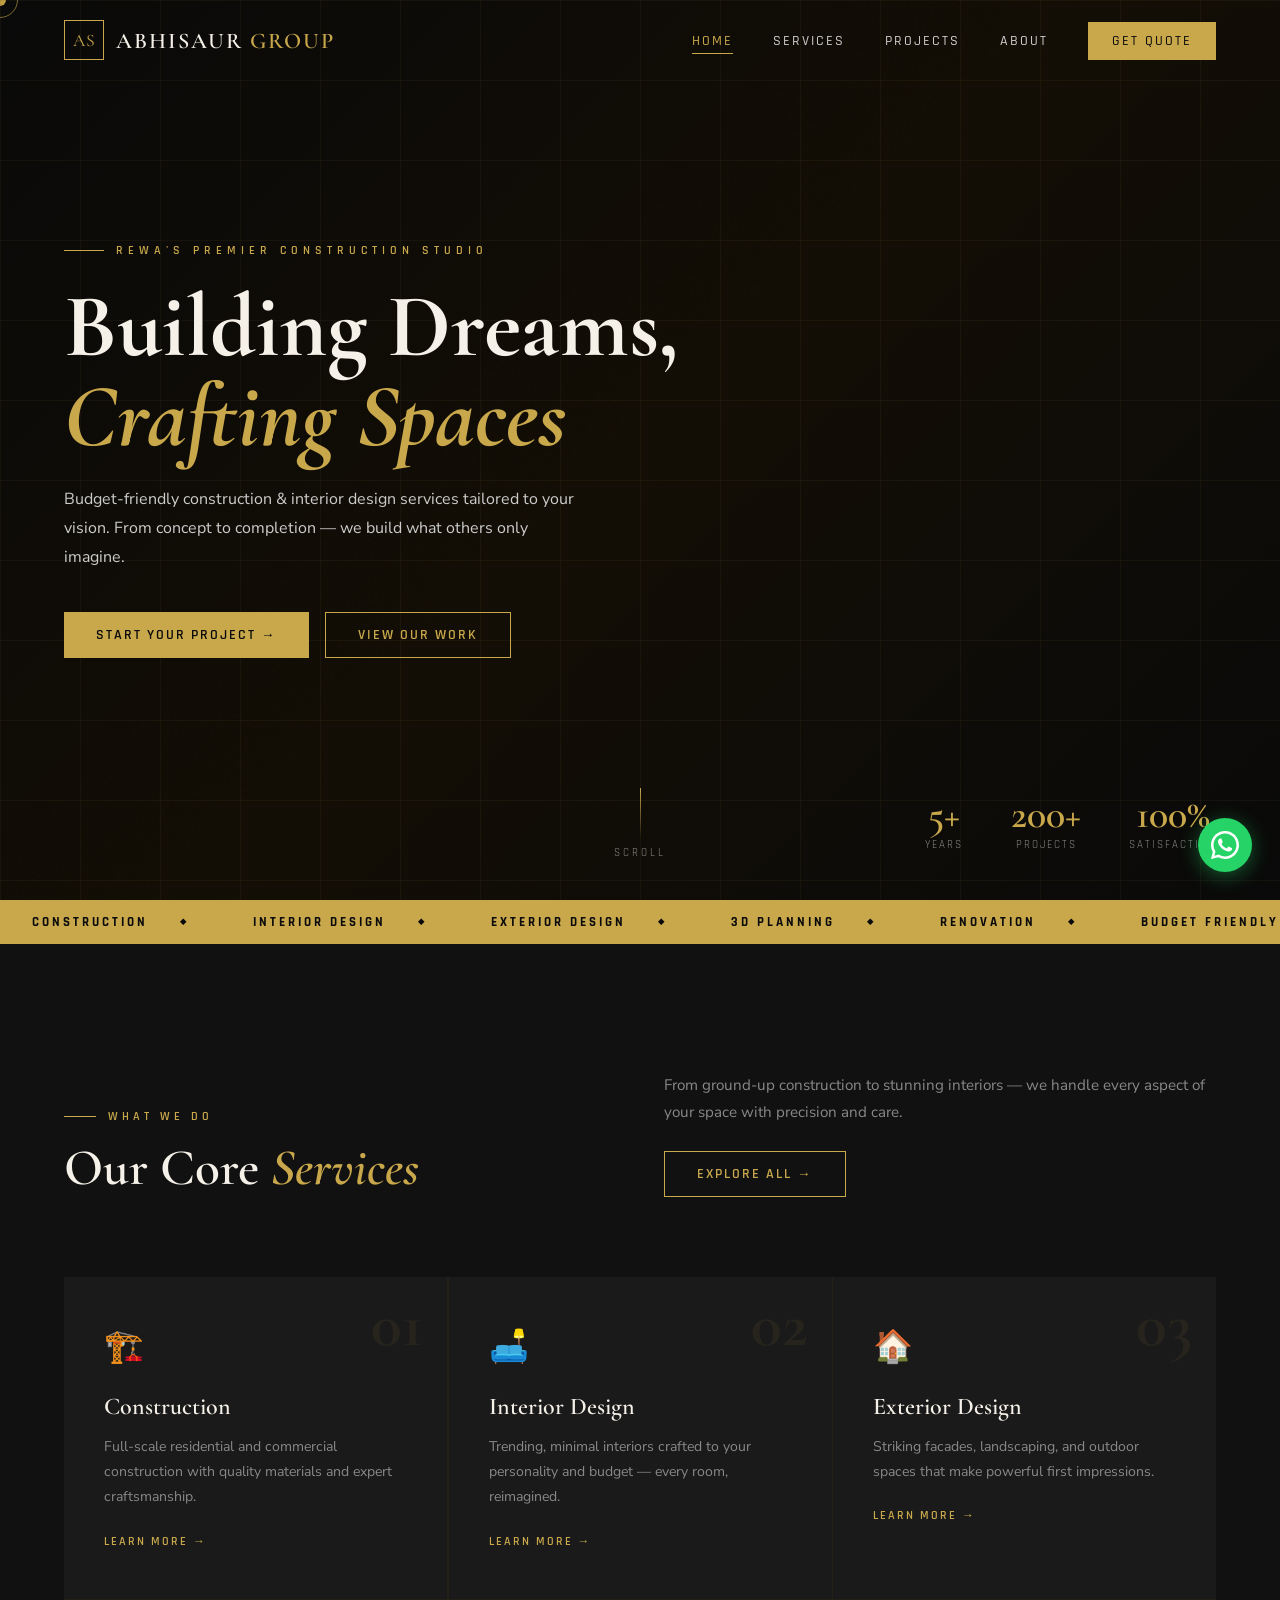
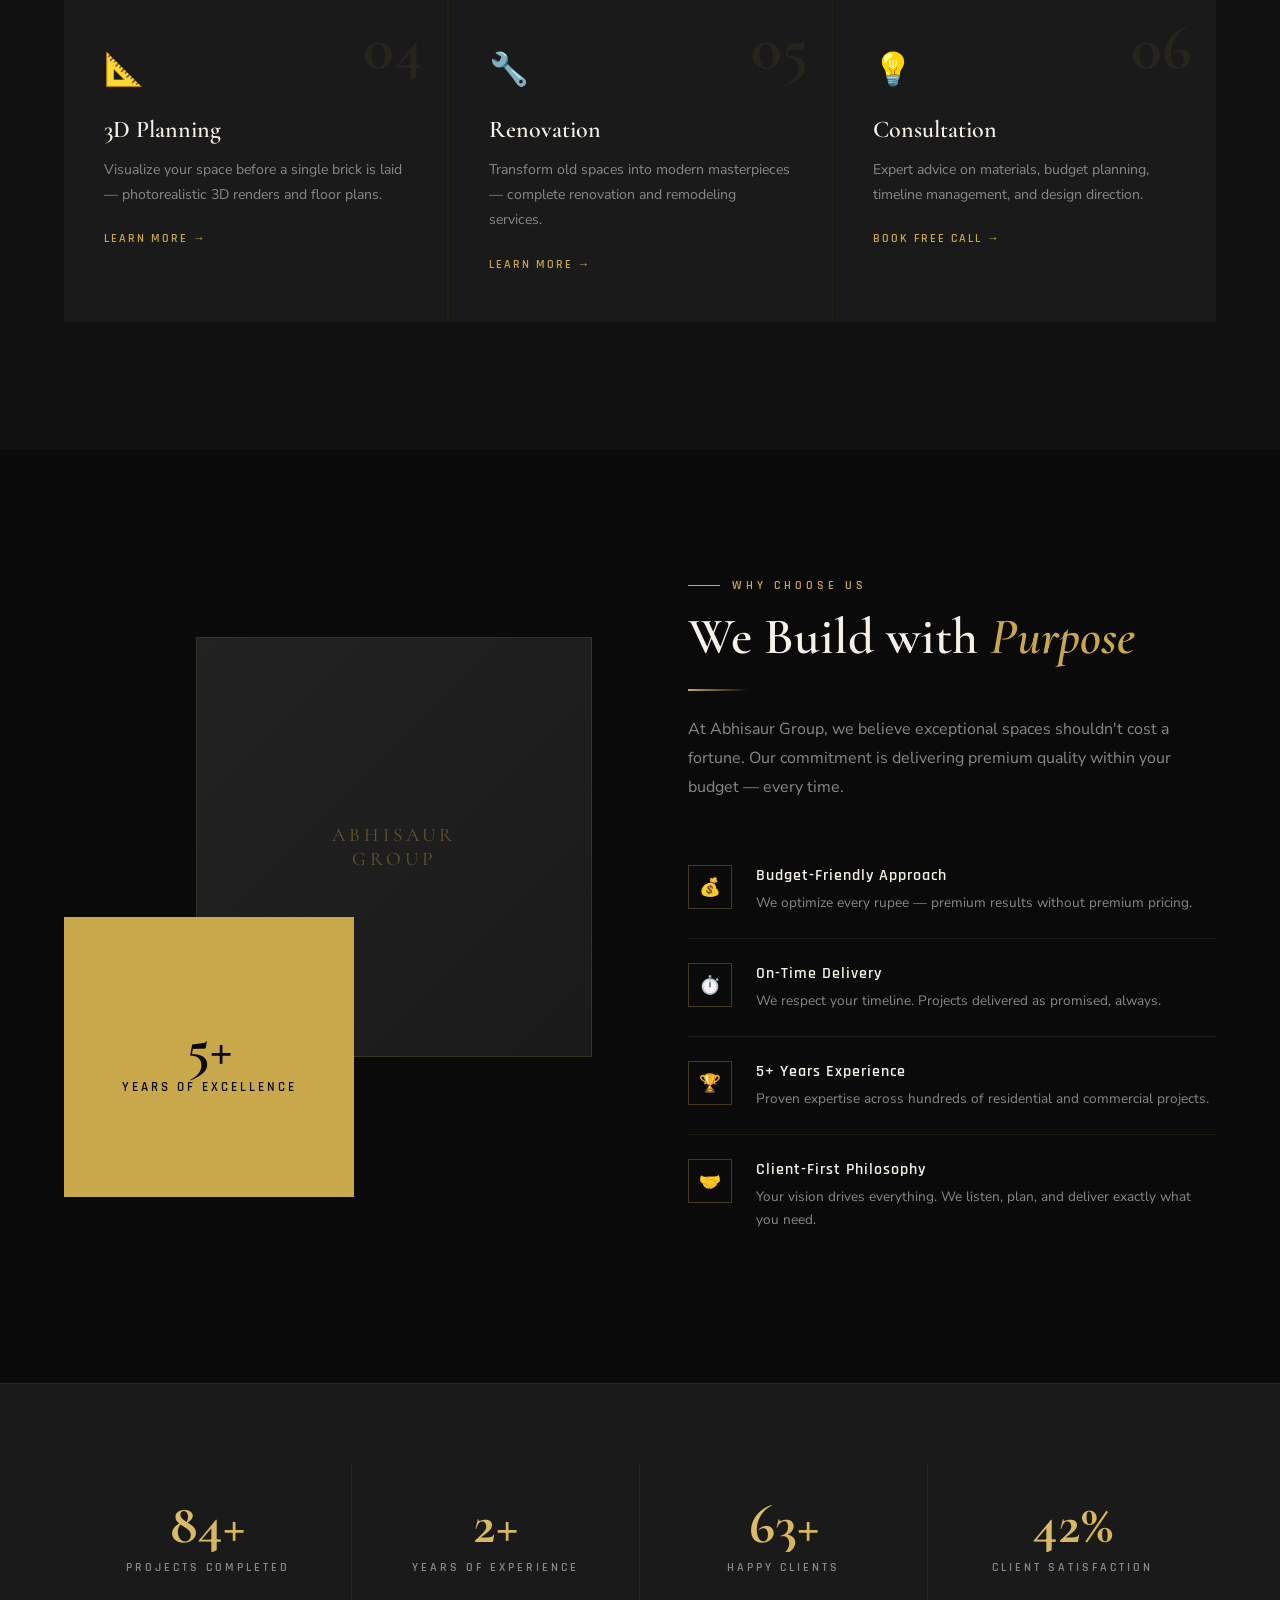
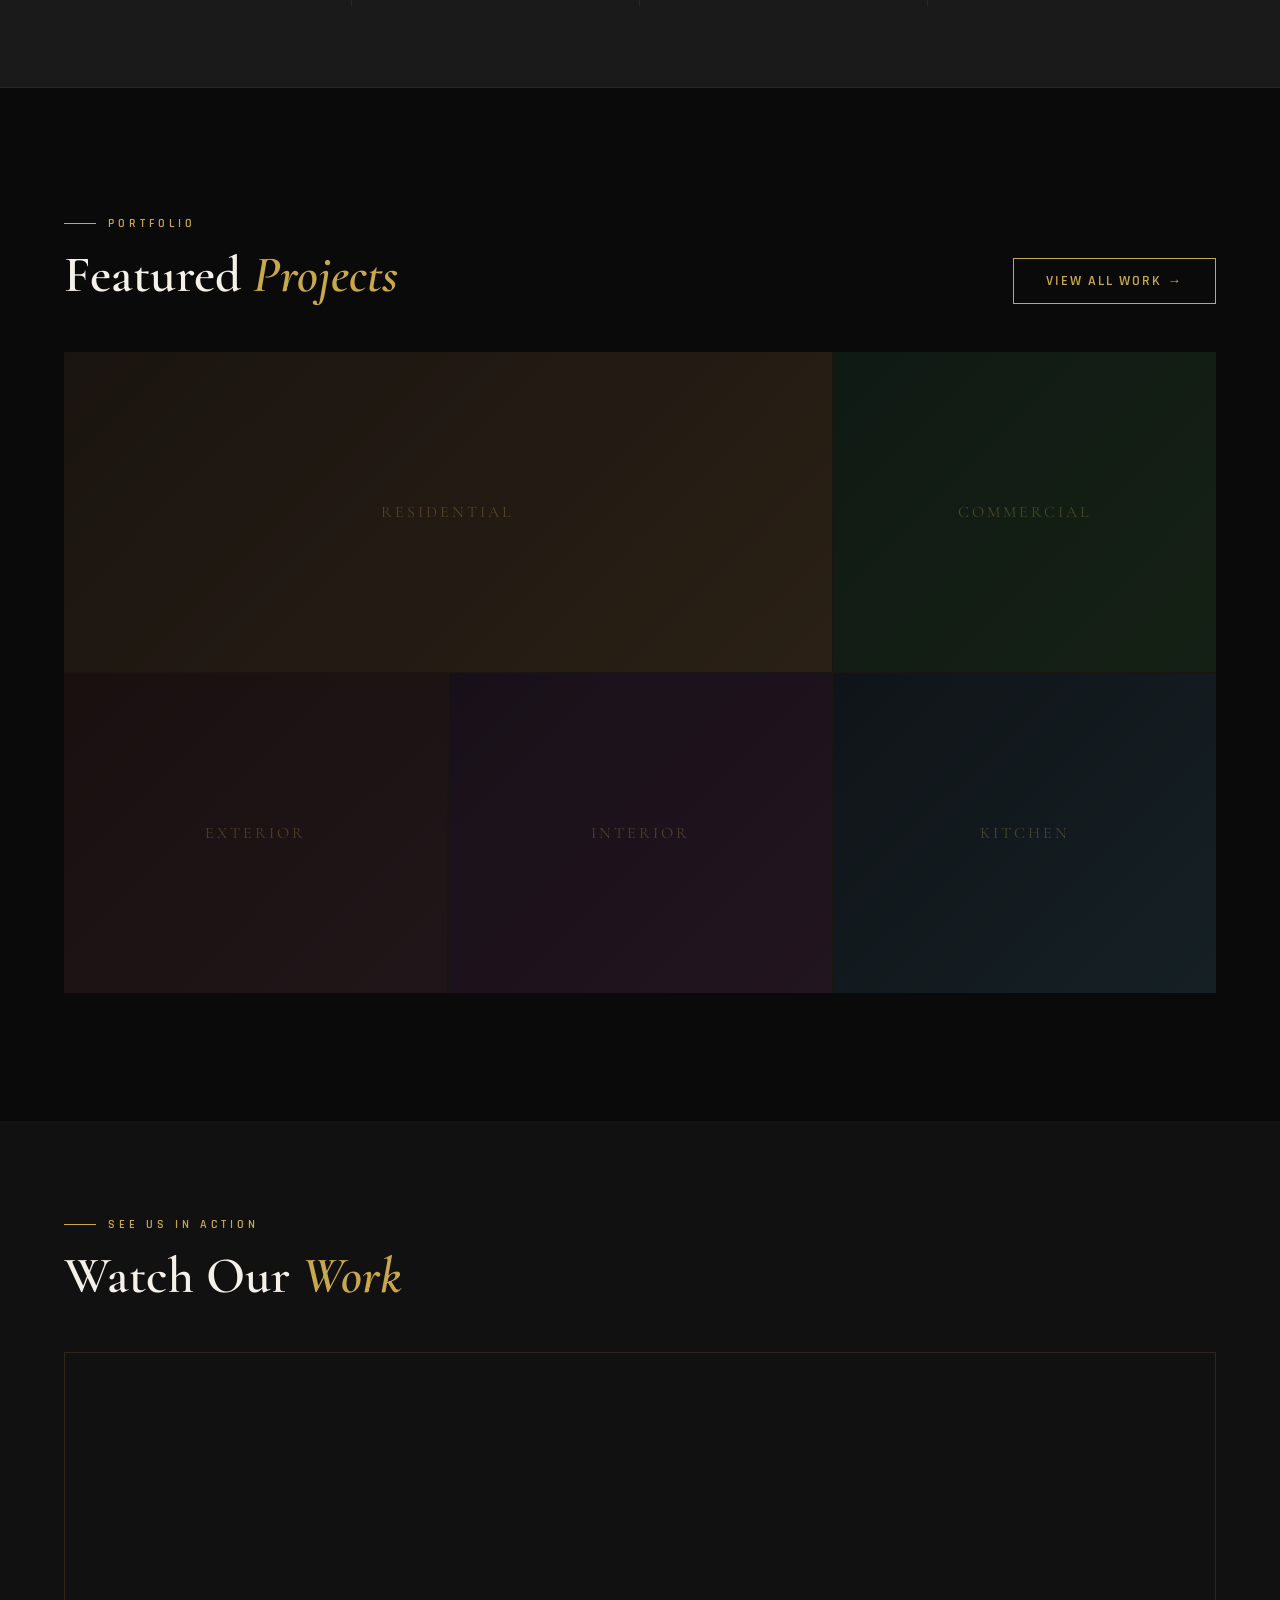
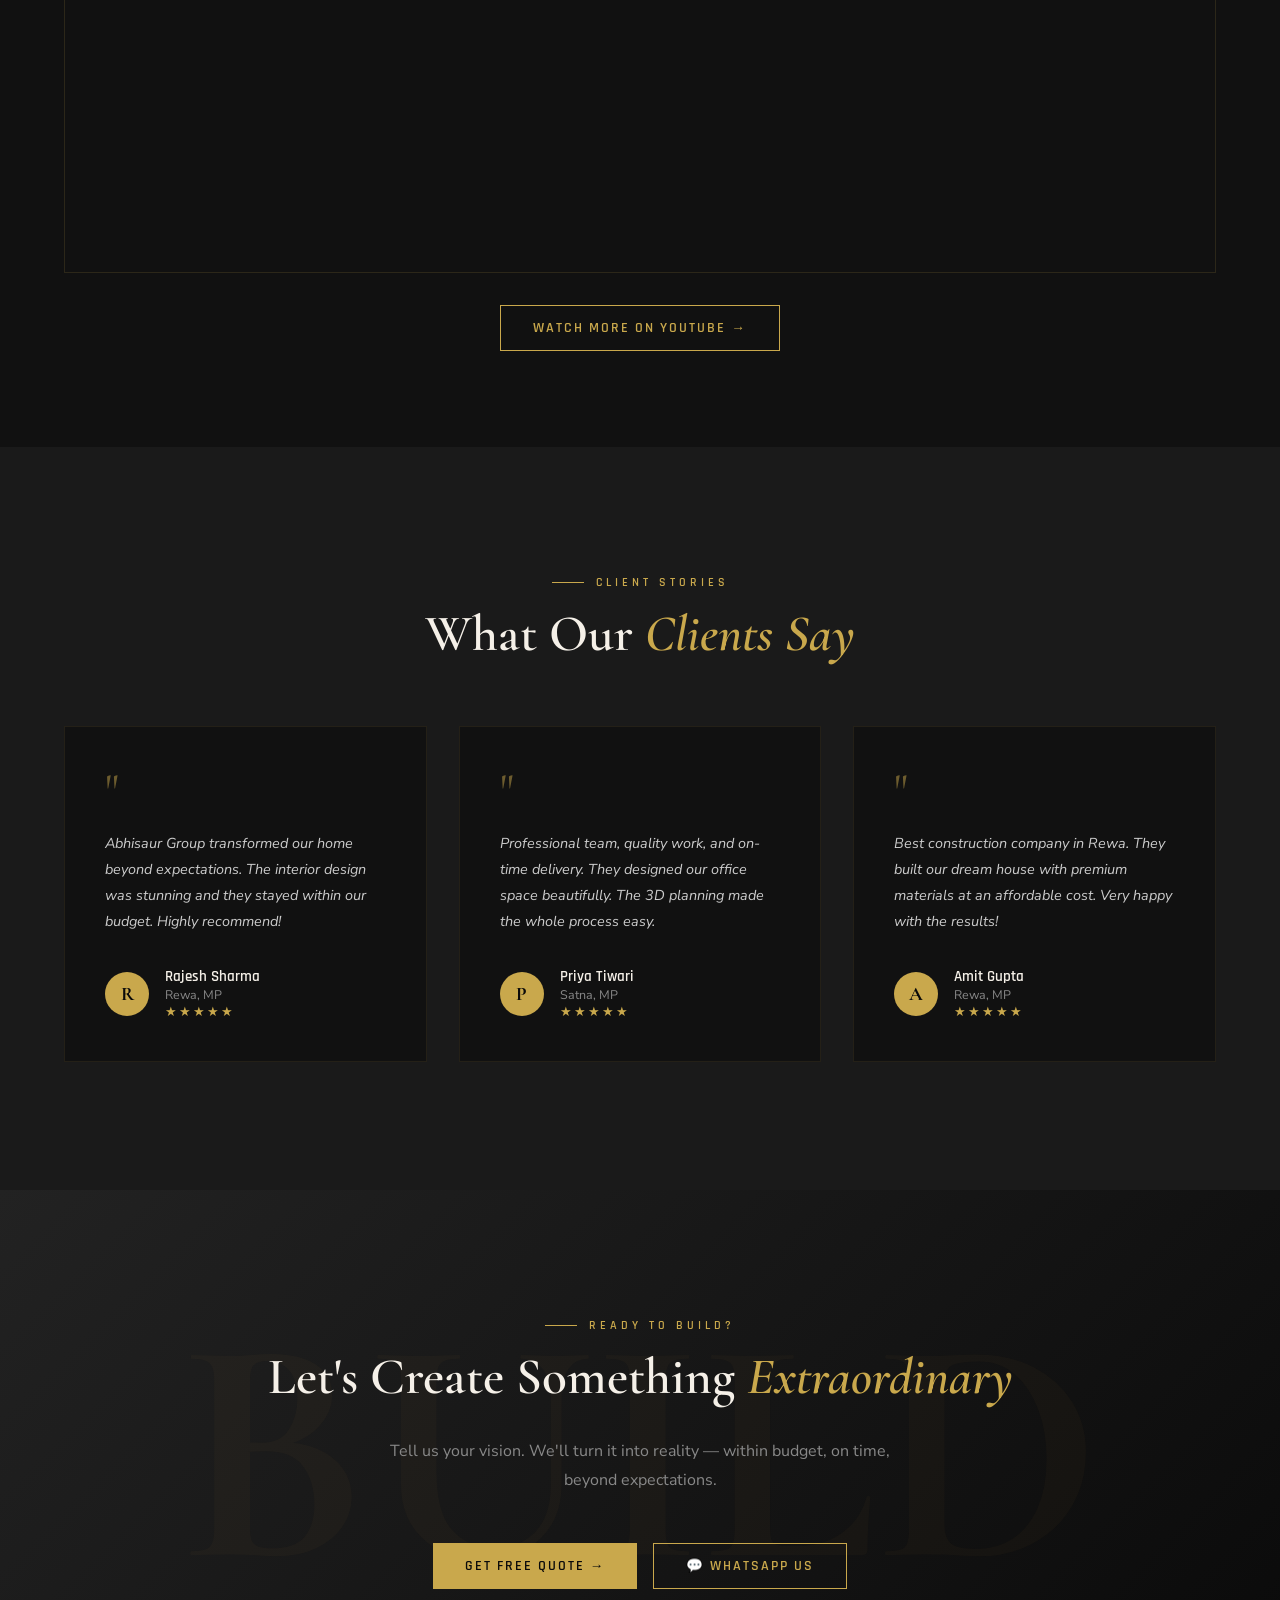
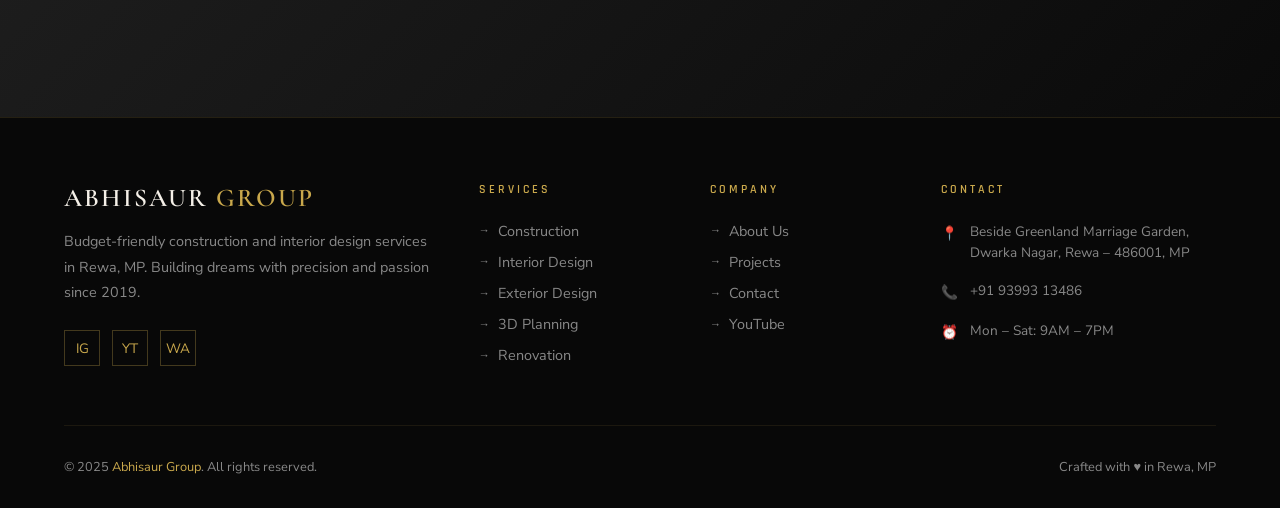
==== commit 342797aa: "fix: remove hero image dependency" ====
--- a/templates/index.html
+++ b/templates/index.html
@@ -15,9 +15,7 @@
 }
 .hero-bg {
   position: absolute; inset: 0;
-  background:
-    linear-gradient(135deg, rgba(10,10,10,0.85) 0%, rgba(10,10,10,0.5) 100%),
-    url('/static/images/hero-bg.jpg') center/cover no-repeat;
+  background: linear-gradient(135deg, rgba(10,10,10,0.95) 0%, rgba(20,15,5,0.9) 50%, rgba(10,10,10,0.85) 100%);
 }
 .hero-bg-pattern {
   position: absolute; inset: 0;
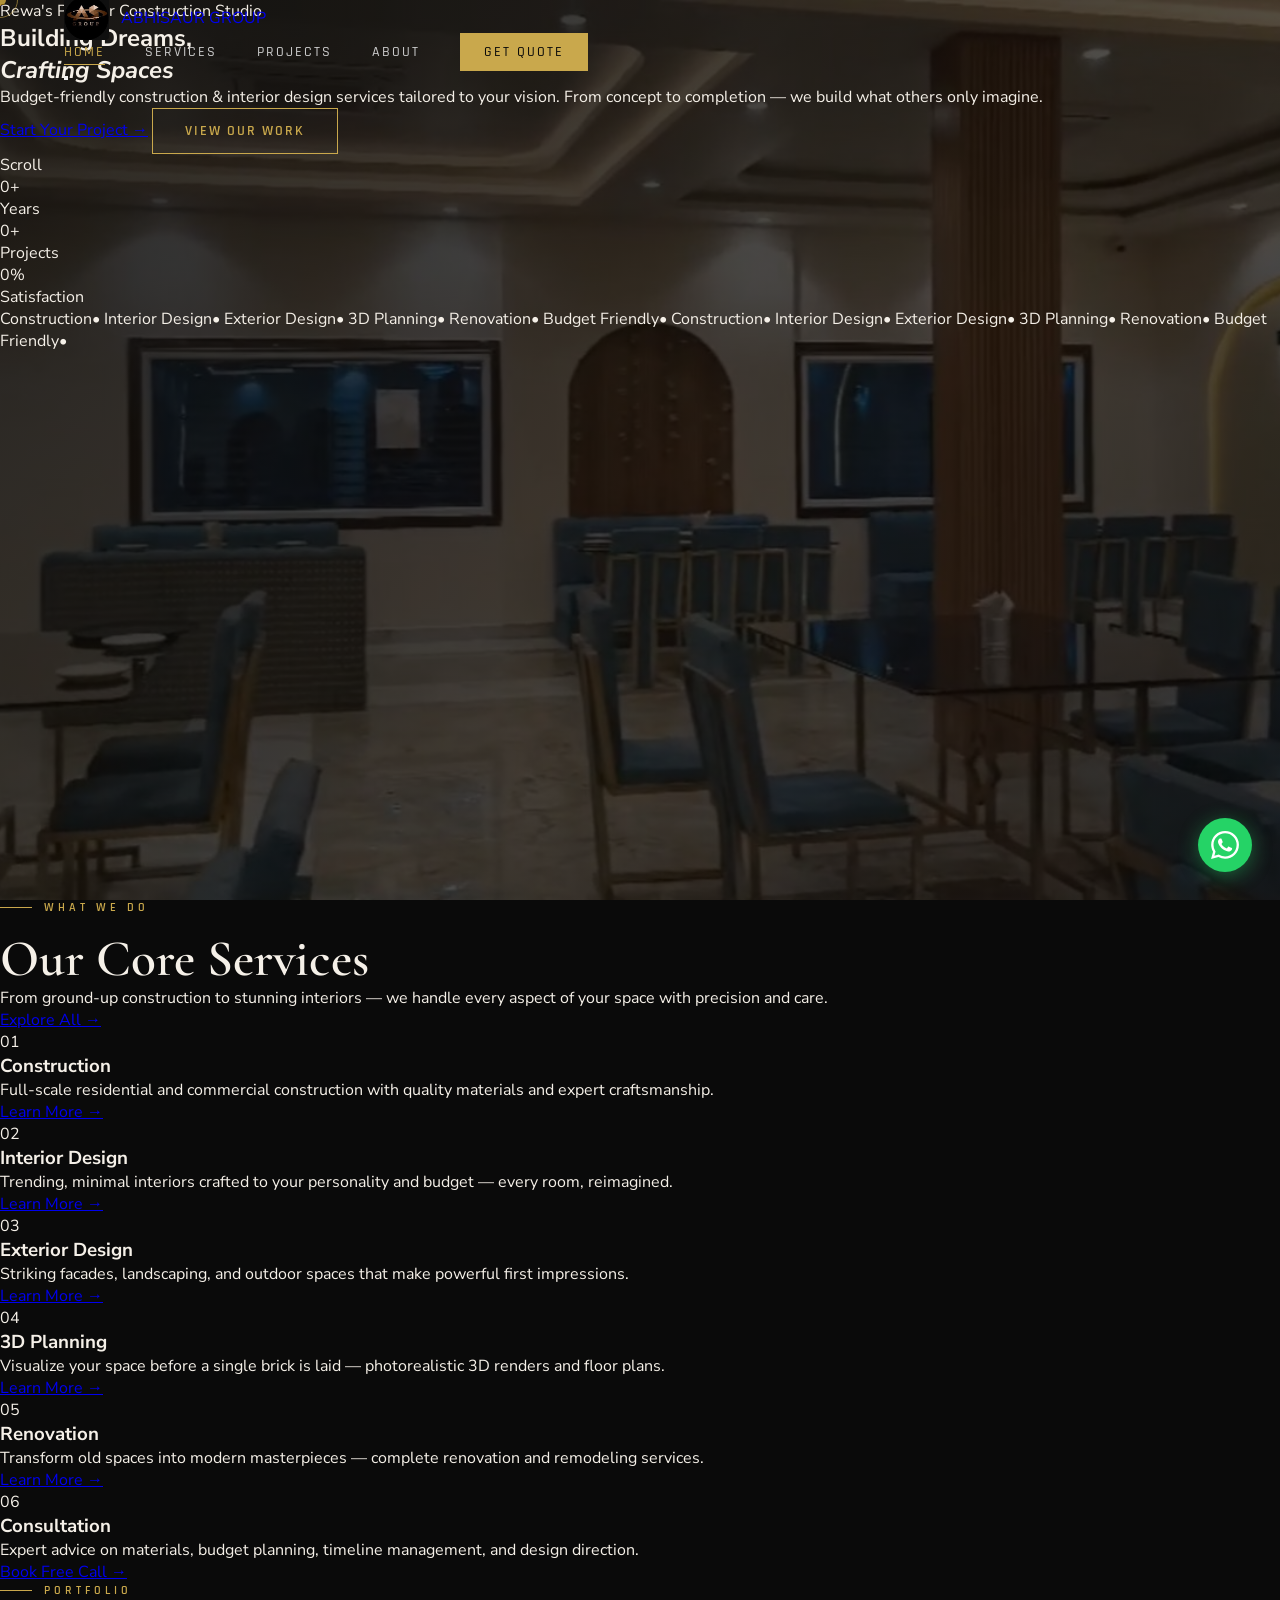
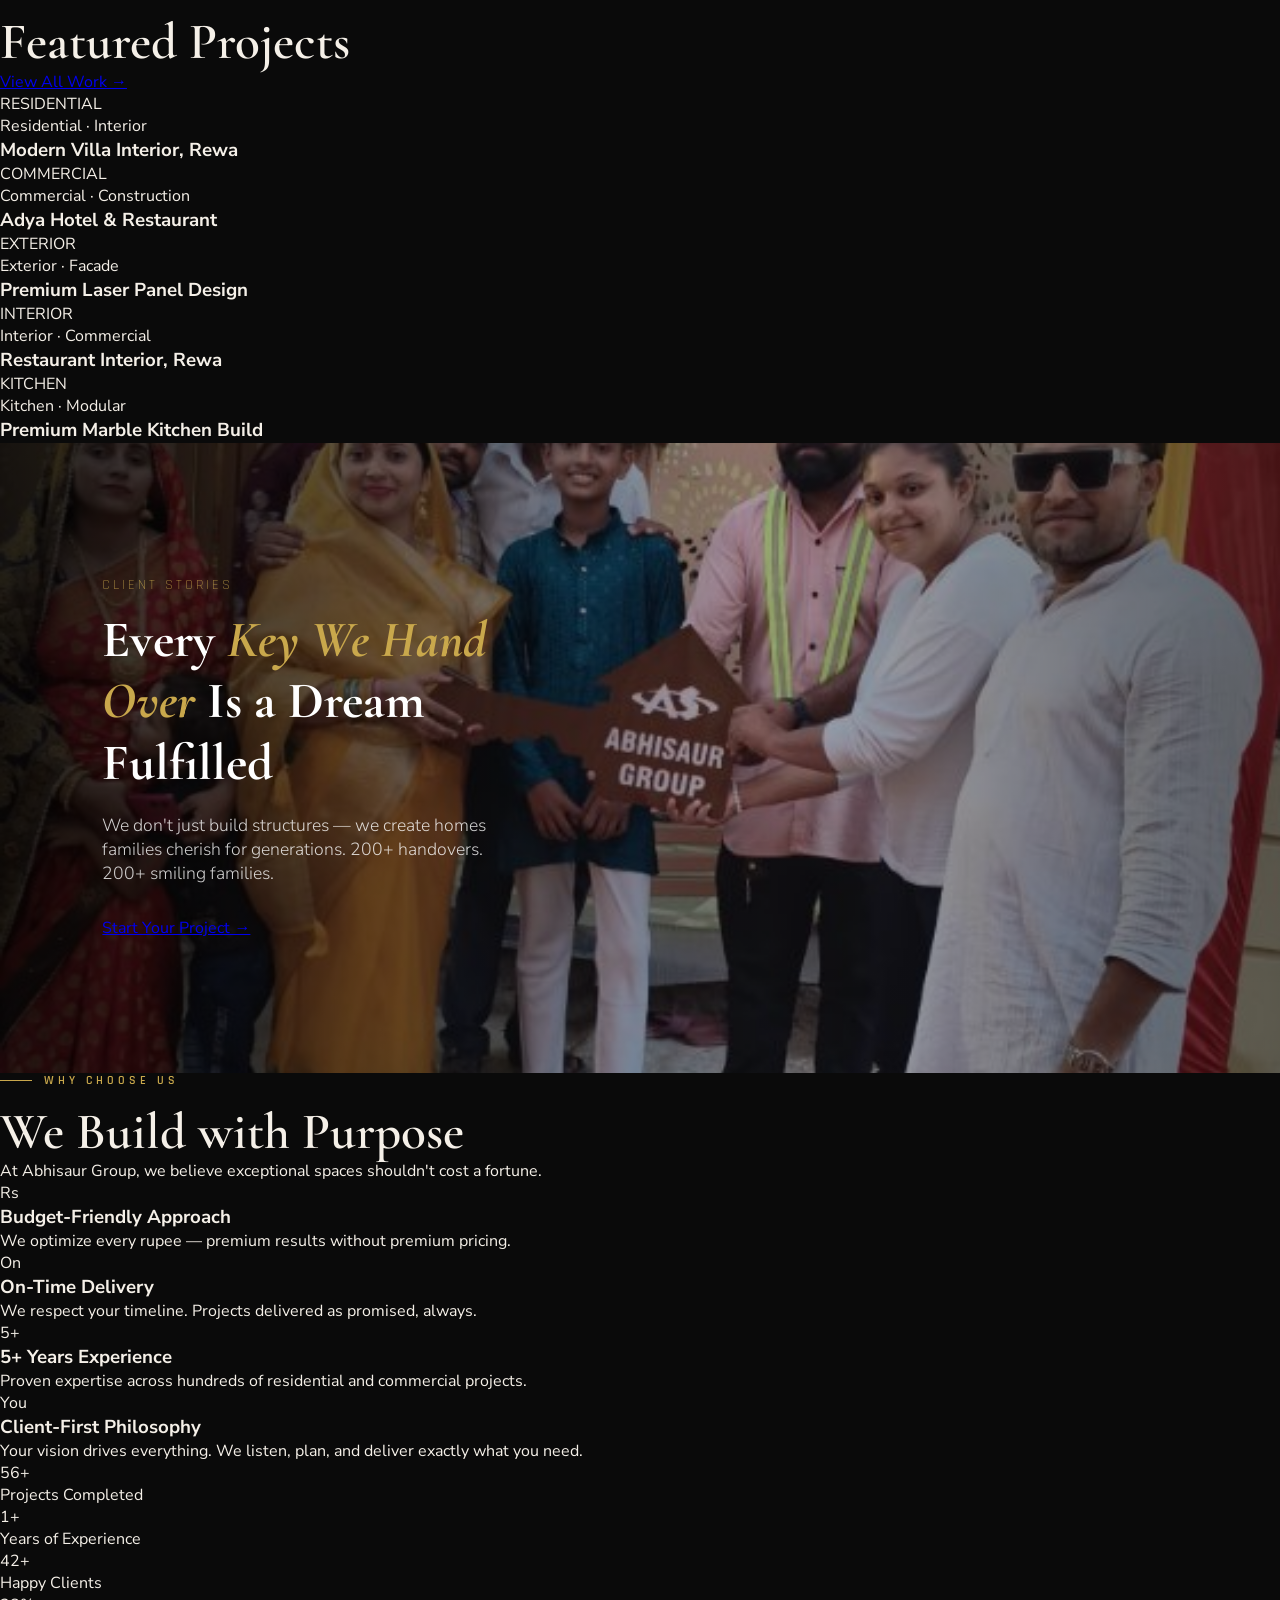
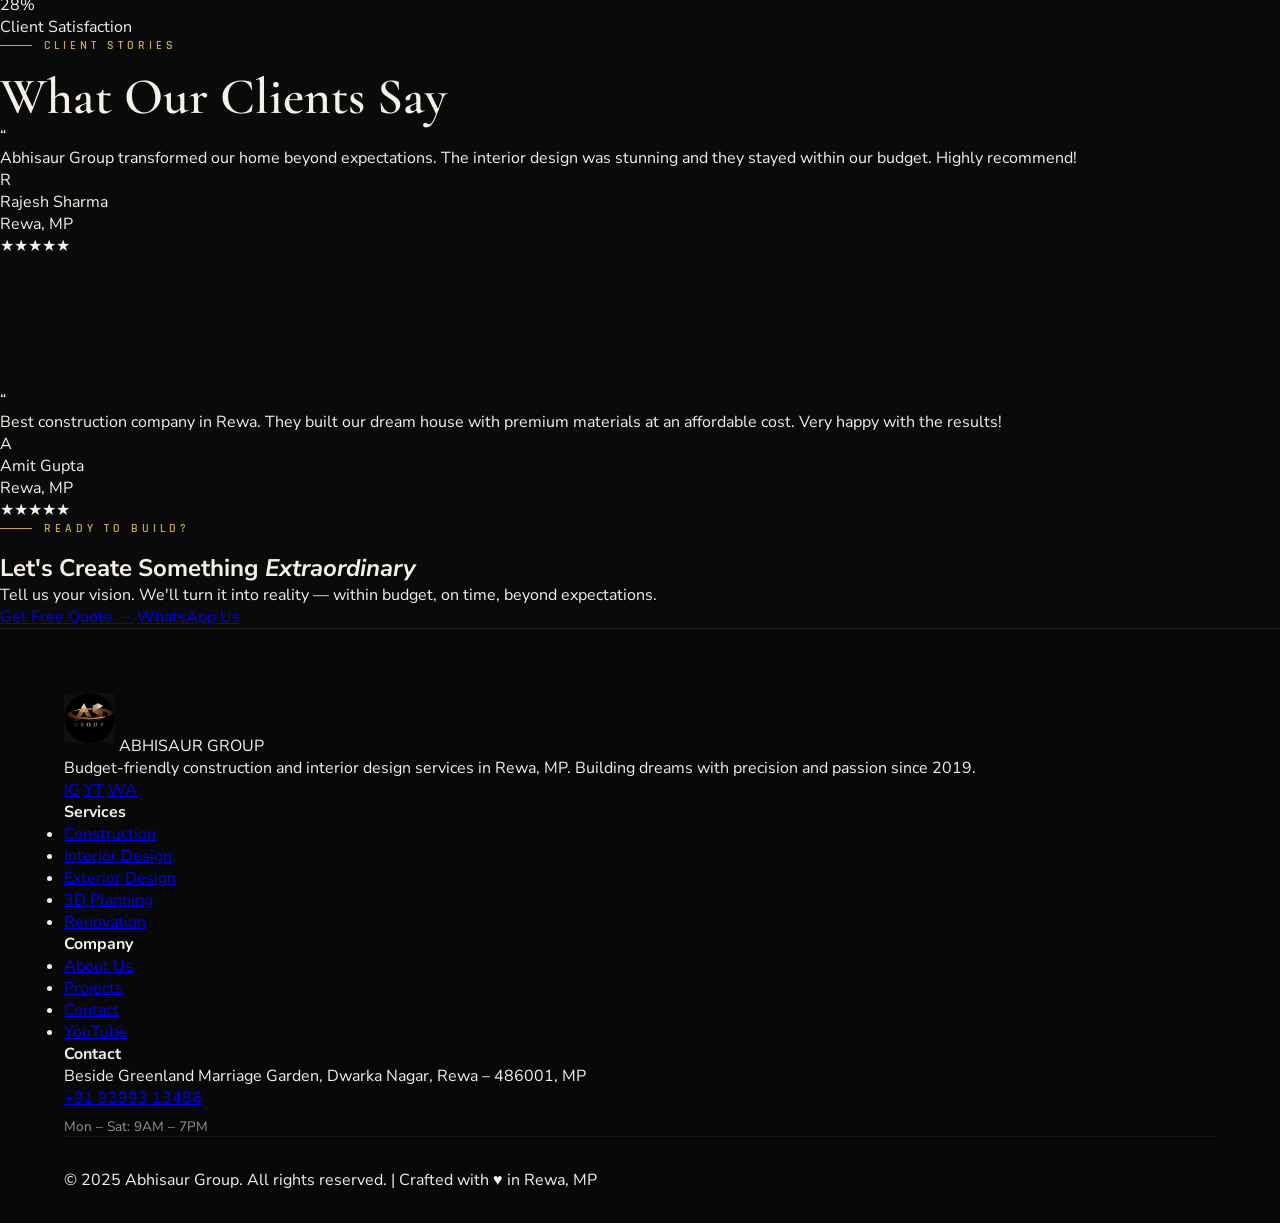
==== commit 15acb6c1: "feat: add real photos to all pages, remove emojis, add spotlight section" ====
--- a/templates/index.html
+++ b/templates/index.html
@@ -1,846 +1,500 @@
 <!DOCTYPE html>
 <html lang="en">
 <head>
-<meta charset="UTF-8">
-<meta name="viewport" content="width=device-width, initial-scale=1.0">
-<title>Abhisaur Group — Construction & Interior Services</title>
-<meta name="description" content="Budget-friendly, premium construction and interior design services in Rewa, MP. 5+ years of excellence.">
-<link rel="stylesheet" href="/static/css/main.css">
-<style>
-/* ─── HERO ─── */
-.hero {
-  height: 100vh; min-height: 700px;
-  position: relative; overflow: hidden;
-  display: flex; align-items: center;
-}
-.hero-bg {
-  position: absolute; inset: 0;
-  background: linear-gradient(135deg, rgba(10,10,10,0.95) 0%, rgba(20,15,5,0.9) 50%, rgba(10,10,10,0.85) 100%);
-}
-.hero-bg-pattern {
-  position: absolute; inset: 0;
-  background-image:
-    linear-gradient(rgba(201,168,76,0.06) 1px, transparent 1px),
-    linear-gradient(90deg, rgba(201,168,76,0.06) 1px, transparent 1px);
-  background-size: 80px 80px;
-  animation: gridMove 20s linear infinite;
-}
-@keyframes gridMove {
-  0% { transform: translate(0,0); }
-  100% { transform: translate(80px,80px); }
-}
-.hero-content {
-  position: relative; z-index: 2;
-  padding: 0 5%; max-width: 800px;
-  animation: fadeUp 1.2s ease both;
-}
-.hero-tag {
-  font-family: 'Rajdhani', sans-serif;
-  font-size: 0.78rem; font-weight: 600;
-  letter-spacing: 5px; text-transform: uppercase;
-  color: var(--gold);
-  display: flex; align-items: center; gap: 12px;
-  margin-bottom: 1.5rem;
-  animation: fadeUp 1s 0.2s ease both;
-}
-.hero-tag::before { content: ''; width: 40px; height: 1px; background: var(--gold); }
-.hero-title {
-  font-family: 'Cormorant Garamond', serif;
-  font-size: clamp(3rem, 7vw, 6rem);
-  font-weight: 700; line-height: 1.0;
-  color: var(--white); margin-bottom: 1.5rem;
-  animation: fadeUp 1s 0.4s ease both;
-}
-.hero-title em { color: var(--gold); font-style: italic; display: block; }
-.hero-subtitle {
-  font-size: 1rem; color: var(--gray-light);
-  line-height: 1.8; max-width: 520px;
-  margin-bottom: 2.5rem;
-  animation: fadeUp 1s 0.6s ease both;
-}
-.hero-btns {
-  display: flex; gap: 1rem; flex-wrap: wrap;
-  animation: fadeUp 1s 0.8s ease both;
-}
-.hero-scroll {
-  position: absolute; bottom: 2.5rem; left: 50%;
-  transform: translateX(-50%);
-  display: flex; flex-direction: column; align-items: center; gap: 8px;
-  z-index: 2;
-  animation: fadeIn 1s 1.5s ease both; opacity: 0;
-}
-.hero-scroll span {
-  font-family: 'Rajdhani', sans-serif;
-  font-size: 0.7rem; letter-spacing: 3px;
-  color: var(--gray); text-transform: uppercase;
-}
-.scroll-line {
-  width: 1px; height: 50px;
-  background: linear-gradient(var(--gold), transparent);
-  animation: scrollLine 2s ease infinite;
-}
-@keyframes scrollLine {
-  0%, 100% { transform: scaleY(0); transform-origin: top; }
-  50% { transform: scaleY(1); transform-origin: top; }
-}
-.hero-stats {
-  position: absolute; right: 5%; bottom: 3rem; z-index: 2;
-  display: flex; gap: 3rem;
-  animation: fadeIn 1.2s 1s ease both; opacity: 0;
-}
-.hero-stat-item { text-align: center; }
-.hero-stat-num {
-  font-family: 'Cormorant Garamond', serif;
-  font-size: 2.5rem; font-weight: 600; color: var(--gold);
-  line-height: 1;
-}
-.hero-stat-label {
-  font-family: 'Rajdhani', sans-serif;
-  font-size: 0.7rem; letter-spacing: 2px;
-  color: var(--gray); text-transform: uppercase; margin-top: 4px;
-}
-
-/* ─── MARQUEE ─── */
-.marquee-section {
-  background: var(--gold);
-  padding: 14px 0; overflow: hidden;
-}
-.marquee-track {
-  display: flex; gap: 0;
-  animation: marqueeScroll 20s linear infinite;
-  width: max-content;
-}
-.marquee-item {
-  font-family: 'Rajdhani', sans-serif;
-  font-size: 0.8rem; font-weight: 700;
-  letter-spacing: 3px; text-transform: uppercase;
-  color: var(--black); white-space: nowrap;
-  padding: 0 2rem;
-  display: flex; align-items: center; gap: 2rem;
-}
-.marquee-item::after { content: '◆'; font-size: 0.5rem; }
-@keyframes marqueeScroll {
-  0% { transform: translateX(0); }
-  100% { transform: translateX(-50%); }
-}
-
-/* ─── SERVICES SECTION ─── */
-.services-section {
-  padding: 8rem 5%;
-  background: var(--dark);
-}
-.services-header {
-  display: grid; grid-template-columns: 1fr 1fr;
-  gap: 3rem; align-items: end; margin-bottom: 5rem;
-}
-.services-grid {
-  display: grid; grid-template-columns: repeat(3, 1fr);
-  gap: 1.5px; background: rgba(201,168,76,0.1);
-}
-.service-card {
-  background: var(--dark2);
-  padding: 3rem 2.5rem;
-  position: relative; overflow: hidden;
-  transition: all 0.4s ease;
-  cursor: pointer;
-}
-.service-card::before {
-  content: ''; position: absolute;
-  bottom: 0; left: 0; right: 0; height: 2px;
-  background: linear-gradient(90deg, var(--gold), var(--gold-light));
-  transform: scaleX(0); transform-origin: left;
-  transition: transform 0.4s ease;
-}
-.service-card:hover { background: var(--dark3); transform: translateY(-4px); }
-.service-card:hover::before { transform: scaleX(1); }
-.service-icon {
-  font-size: 2rem; margin-bottom: 1.5rem;
-  display: block;
-}
-.service-num {
-  font-family: 'Cormorant Garamond', serif;
-  font-size: 4rem; font-weight: 700;
-  color: rgba(201,168,76,0.08);
-  position: absolute; top: 1rem; right: 1.5rem;
-  line-height: 1;
-}
-.service-name {
-  font-family: 'Cormorant Garamond', serif;
-  font-size: 1.5rem; font-weight: 600;
-  color: var(--white); margin-bottom: 0.8rem;
-}
-.service-desc {
-  color: var(--gray); font-size: 0.88rem;
-  line-height: 1.8;
-}
-.service-arrow {
-  display: inline-flex; align-items: center; gap: 8px;
-  font-family: 'Rajdhani', sans-serif;
-  font-size: 0.75rem; font-weight: 600;
-  letter-spacing: 2px; text-transform: uppercase;
-  color: var(--gold); text-decoration: none;
-  margin-top: 1.5rem;
-  transition: gap 0.3s;
-}
-.service-arrow:hover { gap: 14px; }
-
-/* ─── WHY US ─── */
-.why-section {
-  padding: 8rem 5%;
-  display: grid; grid-template-columns: 1fr 1fr;
-  gap: 6rem; align-items: center;
-}
-.why-visual {
-  position: relative; height: 560px;
-}
-.why-img-main {
-  position: absolute; right: 0; top: 0;
-  width: 75%; height: 420px;
-  background: linear-gradient(135deg, var(--dark3), var(--dark2));
-  border: 1px solid rgba(201,168,76,0.15);
-  display: flex; align-items: center; justify-content: center;
-  overflow: hidden;
-}
-.why-img-main img {
-  width: 100%; height: 100%; object-fit: cover; opacity: 0.8;
-}
-.why-img-accent {
-  position: absolute; left: 0; bottom: 0;
-  width: 55%; height: 280px;
-  background: var(--gold);
-  display: flex; align-items: center; justify-content: center;
-  flex-direction: column; gap: 4px;
-  z-index: 2;
-}
-.why-img-accent-num {
-  font-family: 'Cormorant Garamond', serif;
-  font-size: 3.5rem; font-weight: 700; color: var(--black);
-  line-height: 1;
-}
-.why-img-accent-text {
-  font-family: 'Rajdhani', sans-serif;
-  font-size: 0.8rem; font-weight: 600;
-  letter-spacing: 3px; text-transform: uppercase; color: var(--black);
-}
-.why-points { margin-top: 2.5rem; }
-.why-point {
-  display: flex; gap: 1.5rem;
-  padding: 1.5rem 0;
-  border-bottom: 1px solid rgba(201,168,76,0.1);
-}
-.why-point:last-child { border-bottom: none; }
-.why-point-icon {
-  width: 44px; height: 44px; flex-shrink: 0;
-  border: 1px solid rgba(201,168,76,0.3);
-  display: flex; align-items: center; justify-content: center;
-  color: var(--gold); font-size: 1.1rem;
-}
-.why-point-title {
-  font-family: 'Rajdhani', sans-serif;
-  font-size: 1rem; font-weight: 600; color: var(--white);
-  margin-bottom: 0.3rem; letter-spacing: 1px;
-}
-.why-point-text { color: var(--gray); font-size: 0.85rem; line-height: 1.7; }
-
-/* ─── STATS BAR ─── */
-.stats-section {
-  padding: 5rem 5%;
-  background: var(--dark2);
-  border-top: 1px solid rgba(201,168,76,0.1);
-  border-bottom: 1px solid rgba(201,168,76,0.1);
-}
-.stats-grid {
-  display: grid; grid-template-columns: repeat(4, 1fr);
-  gap: 0; text-align: center;
-}
-.stat-item {
-  padding: 2rem;
-  border-right: 1px solid rgba(201,168,76,0.1);
-  position: relative;
-}
-.stat-item:last-child { border-right: none; }
-.stat-num {
-  font-family: 'Cormorant Garamond', serif;
-  font-size: 3.5rem; font-weight: 700;
-  background: linear-gradient(135deg, var(--gold-light), var(--gold));
-  -webkit-background-clip: text; background-clip: text;
-  -webkit-text-fill-color: transparent;
-  line-height: 1; margin-bottom: 0.5rem;
-}
-.stat-label {
-  font-family: 'Rajdhani', sans-serif;
-  font-size: 0.75rem; font-weight: 600;
-  letter-spacing: 3px; color: var(--gray);
-  text-transform: uppercase;
-}
-
-/* ─── PROJECTS PREVIEW ─── */
-.projects-section { padding: 8rem 5%; }
-.projects-header {
-  display: flex; justify-content: space-between; align-items: flex-end;
-  margin-bottom: 3rem;
-}
-.projects-grid {
-  display: grid;
-  grid-template-columns: 1fr 1fr 1fr;
-  grid-template-rows: auto auto;
-  gap: 1.5px; background: rgba(201,168,76,0.08);
-}
-.project-card {
-  position: relative; overflow: hidden;
-  background: var(--dark2);
-  cursor: pointer;
-}
-.project-card:first-child {
-  grid-column: 1 / 3; grid-row: 1 / 2;
-}
-.project-img {
-  width: 100%; height: 100%; min-height: 320px;
-  background: linear-gradient(135deg, var(--dark3), var(--dark));
-  object-fit: cover;
-  transition: transform 0.6s ease;
-  display: flex; align-items: center; justify-content: center;
-}
-.project-card:hover .project-img { transform: scale(1.05); }
-.project-overlay {
-  position: absolute; inset: 0;
-  background: linear-gradient(to top, rgba(0,0,0,0.85) 0%, transparent 50%);
-  display: flex; flex-direction: column;
-  justify-content: flex-end; padding: 2rem;
-  transform: translateY(20px); opacity: 0;
-  transition: all 0.4s ease;
-}
-.project-card:hover .project-overlay { transform: translateY(0); opacity: 1; }
-.project-tag {
-  font-family: 'Rajdhani', sans-serif;
-  font-size: 0.7rem; font-weight: 600;
-  letter-spacing: 3px; text-transform: uppercase;
-  color: var(--gold); margin-bottom: 0.5rem;
-}
-.project-name {
-  font-family: 'Cormorant Garamond', serif;
-  font-size: 1.4rem; color: var(--white); font-weight: 600;
-}
-.project-placeholder {
-  width: 100%; min-height: 320px;
-  display: flex; align-items: center; justify-content: center;
-  font-family: 'Cormorant Garamond', serif;
-  font-size: 3rem; color: rgba(201,168,76,0.15);
-}
-
-/* ─── VIDEO SECTION ─── */
-.video-section {
-  padding: 6rem 5%;
-  background: var(--dark);
-}
-.video-wrapper {
-  position: relative; padding-top: 45%;
-  border: 1px solid rgba(201,168,76,0.15);
-  overflow: hidden;
-}
-.video-wrapper iframe {
-  position: absolute; top: 0; left: 0;
-  width: 100%; height: 100%;
-}
-
-/* ─── TESTIMONIALS ─── */
-.testimonials-section {
-  padding: 8rem 5%;
-  background: var(--dark2);
-}
-.testimonials-grid {
-  display: grid; grid-template-columns: repeat(3, 1fr);
-  gap: 2rem; margin-top: 4rem;
-}
-.testimonial-card {
-  background: var(--dark);
-  border: 1px solid rgba(201,168,76,0.1);
-  padding: 2.5rem;
-  position: relative;
-  transition: border-color 0.3s;
-}
-.testimonial-card:hover { border-color: rgba(201,168,76,0.4); }
-.testimonial-quote {
-  font-family: 'Cormorant Garamond', serif;
-  font-size: 3rem; color: var(--gold);
-  line-height: 1; margin-bottom: 1rem; opacity: 0.5;
-}
-.testimonial-text {
-  color: var(--gray-light); font-size: 0.9rem;
-  line-height: 1.8; font-style: italic;
-  margin-bottom: 2rem;
-}
-.testimonial-author { display: flex; align-items: center; gap: 1rem; }
-.testimonial-avatar {
-  width: 44px; height: 44px; border-radius: 50%;
-  background: var(--gold);
-  display: flex; align-items: center; justify-content: center;
-  font-family: 'Cormorant Garamond', serif;
-  font-size: 1.2rem; font-weight: 700; color: var(--black);
-}
-.testimonial-name {
-  font-family: 'Rajdhani', sans-serif;
-  font-weight: 600; color: var(--white); font-size: 0.95rem;
-}
-.testimonial-loc {
-  font-size: 0.78rem; color: var(--gray);
-}
-.stars { color: var(--gold); font-size: 0.8rem; letter-spacing: 2px; }
-
-/* ─── CTA SECTION ─── */
-.cta-section {
-  padding: 8rem 5%;
-  background: linear-gradient(135deg, var(--dark3) 0%, var(--black) 100%);
-  text-align: center; position: relative; overflow: hidden;
-}
-.cta-section::before {
-  content: 'BUILD';
-  position: absolute; top: 50%; left: 50%;
-  transform: translate(-50%,-50%);
-  font-family: 'Cormorant Garamond', serif;
-  font-size: 25vw; font-weight: 700;
-  color: rgba(201,168,76,0.03);
-  pointer-events: none; white-space: nowrap;
-}
-.cta-section .section-title { margin: 1rem 0 2rem; }
-.cta-subtitle {
-  color: var(--gray); max-width: 500px;
-  margin: 0 auto 3rem; line-height: 1.8;
-}
-.cta-btns { display: flex; gap: 1rem; justify-content: center; flex-wrap: wrap; }
-
-@media (max-width: 768px) {
-  .services-grid { grid-template-columns: 1fr; }
-  .services-header { grid-template-columns: 1fr; }
-  .why-section { grid-template-columns: 1fr; }
-  .why-visual { height: 350px; }
-  .stats-grid { grid-template-columns: repeat(2, 1fr); }
-  .projects-grid { grid-template-columns: 1fr; }
-  .projects-grid .project-card:first-child { grid-column: auto; }
-  .testimonials-grid { grid-template-columns: 1fr; }
-  .projects-header { flex-direction: column; gap: 1rem; align-items: flex-start; }
-  .hero-stats { display: none; }
-}
-</style>
+    <meta charset="UTF-8">
+    <meta name="viewport" content="width=device-width, initial-scale=1.0">
+    <title>Abhisaur Group — Construction & Interior Services</title>
+    <meta name="description" content="Budget-friendly, premium construction and interior design services in Rewa, MP. Building dreams with precision since 2019.">
+    <link rel="preconnect" href="https://fonts.googleapis.com">
+    <link href="https://fonts.googleapis.com/css2?family=Cormorant+Garamond:ital,wght@0,300;0,400;0,600;0,700;1,300;1,400&family=Rajdhani:wght@300;400;500;600;700&family=Nunito+Sans:wght@300;400;600&display=swap" rel="stylesheet">
+    <link rel="stylesheet" href="/static/css/main.css">
+    <style>
+        /* === PHOTO BACKGROUNDS === */
+        .hero-section {
+            background: linear-gradient(135deg, rgba(10,10,10,0.88) 0%, rgba(10,8,3,0.7) 60%, rgba(10,10,10,0.82) 100%),
+                url("[data-uri]") center/cover no-repeat;
+            min-height: 100vh;
+        }
+
+        /* Portfolio Grid Photos */
+        .portfolio-item[data-category="residential"] .portfolio-img-bg {
+            background: url("[data-uri]") center/cover no-repeat;
+        }
+        .portfolio-item[data-category="commercial"] .portfolio-img-bg {
+            background: url("[data-uri]